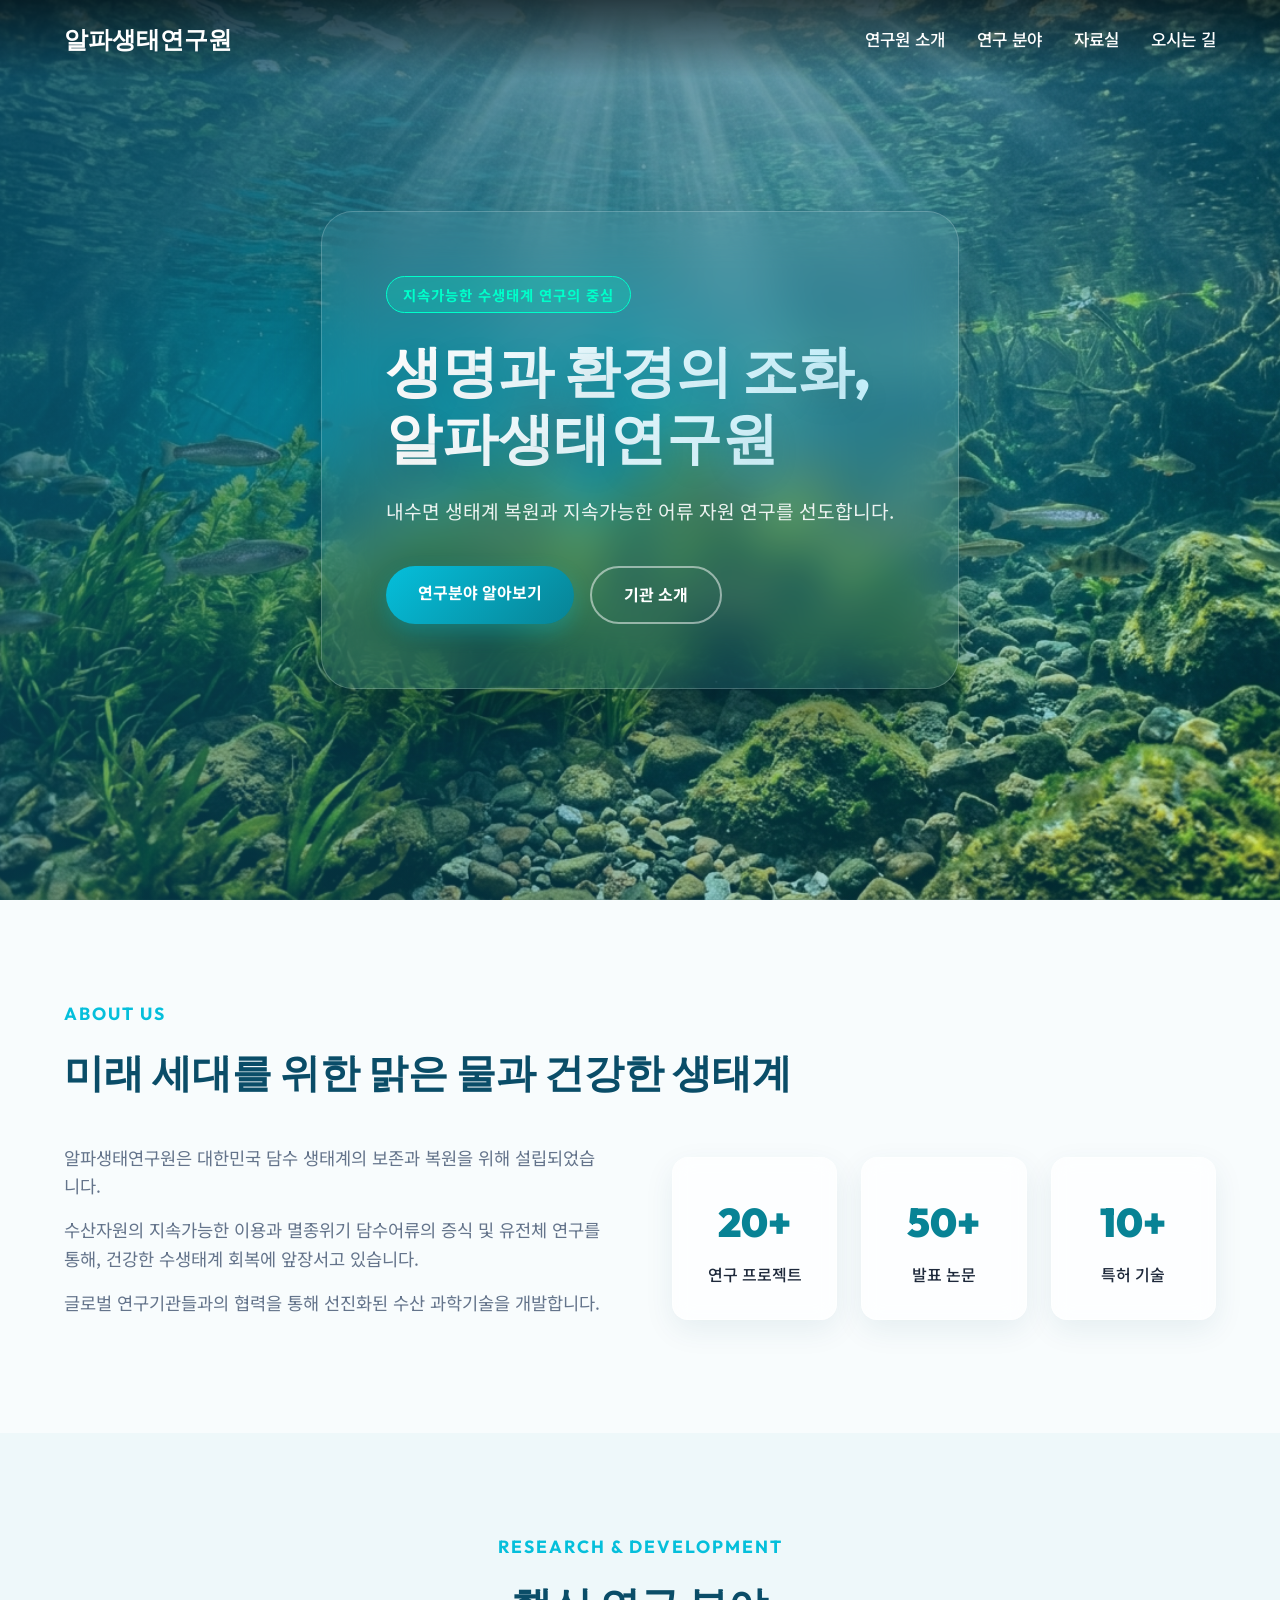
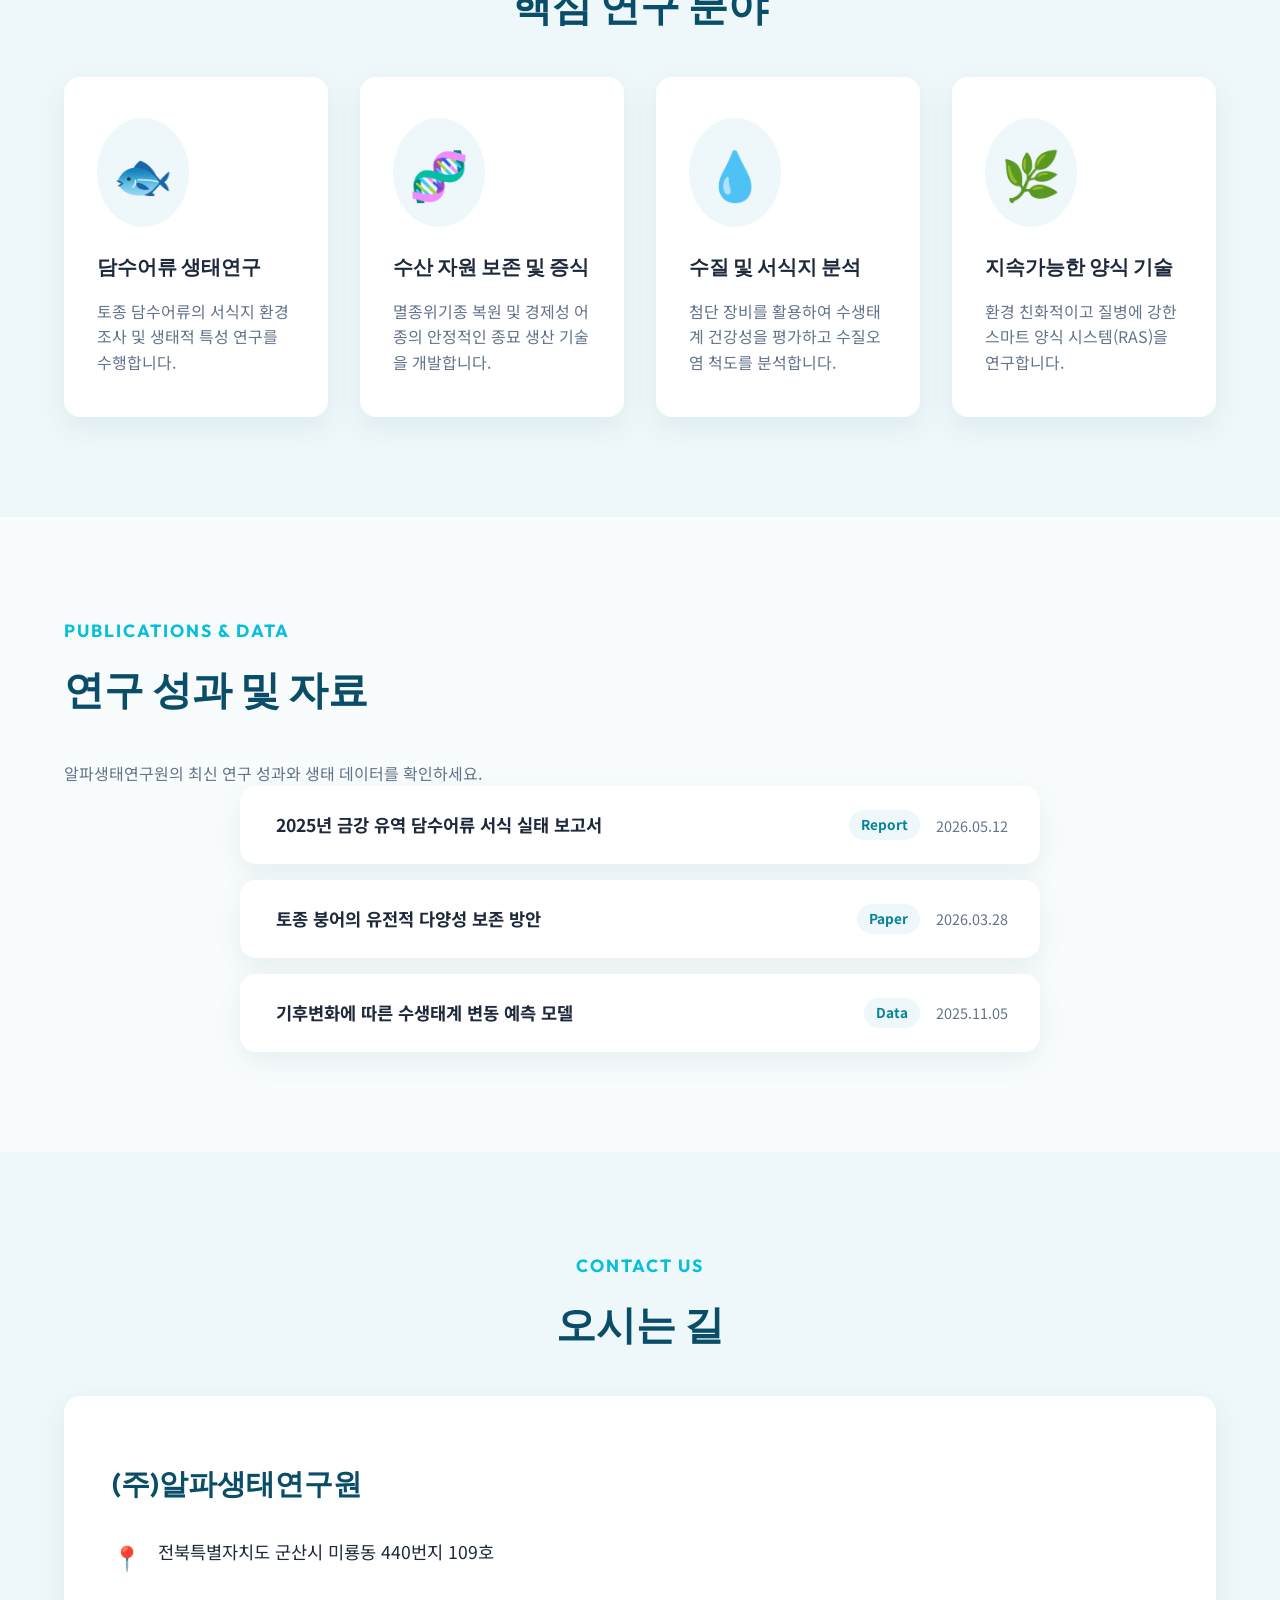
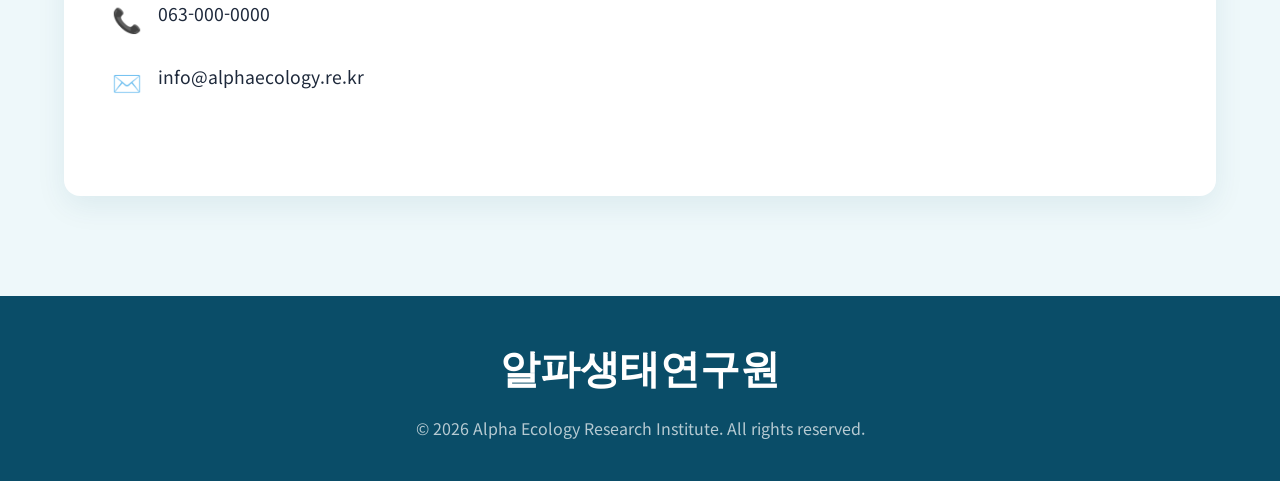
==== index.html @ 0be862ec "Add files via upload" ====
<!DOCTYPE html>
<html lang="ko">
<head>
    <meta charset="UTF-8">
    <meta name="viewport" content="width=device-width, initial-scale=1.0">
    <title>알파생태연구원 - Alpha Ecology Research Institute</title>
    <meta name="description" content="대한민국 담수 생태계 복원과 수산자원의 지속가능한 이용을 연구하는 알파생태연구원입니다.">
    <!-- Google Fonts -->
    <link rel="preconnect" href="https://fonts.googleapis.com">
    <link rel="preconnect" href="https://fonts.gstatic.com" crossorigin>
    <link href="https://fonts.googleapis.com/css2?family=Noto+Sans+KR:wght@300;400;500;700;900&family=Outfit:wght@400;700&display=swap" rel="stylesheet">
    <!-- Custom CSS -->
    <link rel="stylesheet" href="css/style.css">
</head>
<body>
    <!-- Navbar -->
    <header class="navbar" id="navbar">
        <div class="container nav-container">
            <a href="#" class="logo" id="logo-text">알파생태연구원</a>
            <nav>
                <ul class="nav-links" id="nav-links">
                    <!-- JS will populate this -->
                </ul>
            </nav>
            <div class="hamburger">
                <span></span>
                <span></span>
                <span></span>
            </div>
        </div>
    </header>

    <!-- Hero Section -->
    <section class="hero" id="home">
        <div class="hero-overlay"></div>
        <div class="container">
            <div class="hero-content">
                <div class="hero-glass-card fade-up">
                    <span class="hero-badge">지속가능한 수생태계 연구의 중심</span>
                    <h1 id="hero-title">생명과 환경의 조화<br>알파생태연구원</h1>
                    <p class="delay-1" id="hero-subtitle">내수면 생태계 복원과 지속가능한 어류 자원 연구를 선도합니다.</p>
                    <div class="hero-actions delay-2">
                        <a href="#research" class="btn primary-btn" id="hero-btn">연구분야 알아보기</a>
                        <a href="#about" class="btn outline-btn">기관 소개</a>
                    </div>
                </div>
            </div>
        </div>
    </section>

    <!-- About Section -->
    <section class="about section-padding" id="about">
        <div class="container">
            <div class="section-header fade-up">
                <span class="sub-heading" id="about-title">About Us</span>
                <h2 id="about-heading">미래 세대를 위한 맑은 물과 건강한 생태계</h2>
            </div>
            <div class="about-content">
                <div class="about-text fade-up delay-1" id="about-desc">
                    <!-- JS will populate -->
                </div>
                <div class="about-stats fade-up delay-2" id="about-stats">
                    <!-- JS will populate -->
                </div>
            </div>
        </div>
    </section>

    <!-- Research Section -->
    <section class="research section-padding bg-alt" id="research">
        <div class="container">
            <div class="section-header fade-up text-center">
                <span class="sub-heading" id="research-title">Research & Development</span>
                <h2>핵심 연구 분야</h2>
            </div>
            <div class="research-grid" id="research-grid">
                <!-- JS will populate -->
            </div>
        </div>
    </section>

    <!-- Resources Section -->
    <section class="resources section-padding" id="resources">
        <div class="container">
            <div class="section-header fade-up">
                <span class="sub-heading" id="resources-title">Publications & Data</span>
                <h2>연구 성과 및 자료</h2>
                <p id="resources-desc" class="mt-2 text-muted">최신 연구 성과와 데이터를 확인하세요.</p>
            </div>
            <div class="resource-list fade-up delay-1" id="resource-list">
                <!-- JS will populate -->
            </div>
        </div>
    </section>

    <!-- Contact Section -->
    <section class="contact section-padding bg-alt" id="contact">
        <div class="container">
            <div class="section-header fade-up text-center">
                <span class="sub-heading" id="contact-title">Contact Us</span>
                <h2>오시는 길</h2>
            </div>
            <div class="contact-wrapper fade-up delay-1">
                <div class="contact-info">
                    <h3 id="contact-company">(주)알파생태연구원</h3>
                    <ul class="contact-details">
                        <li>
                            <i class="icon-location">📍</i>
                            <span id="contact-address">전북 군산시</span>
                        </li>
                        <li>
                            <i class="icon-phone">📞</i>
                            <span id="contact-phone">063-000-0000</span>
                        </li>
                        <li>
                            <i class="icon-email">✉️</i>
                            <span id="contact-email">info@test.com</span>
                        </li>
                    </ul>
                </div>
                <div class="contact-map">
                    <!-- Iframe for Google Maps will be inserted here by JS -->
                    <div class="map-placeholder" id="map-container">
                        지도 로딩 중...
                    </div>
                </div>
            </div>
        </div>
    </section>

    <!-- Footer -->
    <footer class="footer">
        <div class="container text-center">
            <h2 class="footer-logo">알파생태연구원</h2>
            <p id="footer-copyright">© 2026 Alpha Ecology Research Institute.</p>
        </div>
    </footer>

    <!-- Scripts -->
    <script src="js/data.js"></script>
    <script src="js/app.js"></script>
</body>
</html>
---- css/style.css ----
:root {
    /* Color Palette */
    --color-primary: #0a4d68; /* Deep Aquatic Blue */
    --color-primary-light: #088395;
    --color-secondary: #05bfdb;
    --color-accent: #00ffca; /* Eco Green Accent */
    
    --color-bg: #f8fcfd;
    --color-bg-alt: #eef8fa;
    --color-surface: #ffffff;
    
    --color-text-main: #1e293b;
    --color-text-muted: #64748b;
    --color-white: #ffffff;
    
    /* Typography */
    --font-heading: 'Outfit', sans-serif;
    --font-body: 'Noto Sans KR', sans-serif;
    
    /* Spacing & Layout */
    --transition: all 0.3s cubic-bezier(0.25, 0.8, 0.25, 1);
    --border-radius: 16px;
    --glass-bg: rgba(255, 255, 255, 0.7);
    --glass-border: rgba(255, 255, 255, 0.3);
    --shadow-soft: 0 10px 30px rgba(10, 77, 104, 0.08);
}

/* Dark Mode Preferences */
@media (prefers-color-scheme: dark) {
    :root {
        --color-bg: #03151f;
        --color-bg-alt: #051f2e;
        --color-surface: #0a2b3d;
        --color-text-main: #f1f5f9;
        --color-text-muted: #94a3b8;
        --glass-bg: rgba(10, 43, 61, 0.7);
        --glass-border: rgba(255, 255, 255, 0.1);
        --shadow-soft: 0 10px 30px rgba(0, 0, 0, 0.3);
    }
}

* {
    margin: 0;
    padding: 0;
    box-sizing: border-box;
}

html {
    scroll-behavior: smooth;
}

body {
    font-family: var(--font-body);
    color: var(--color-text-main);
    background-color: var(--color-bg);
    line-height: 1.6;
    overflow-x: hidden;
}

h1, h2, h3, h4, .logo, .sub-heading {
    font-family: var(--font-heading);
}

a {
    text-decoration: none;
    color: inherit;
    transition: var(--transition);
}

ul {
    list-style: none;
}

.container {
    max-width: 1200px;
    margin: 0 auto;
    padding: 0 24px;
}

.section-padding {
    padding: 100px 0;
}

.text-center {
    text-align: center;
}

.mt-2 {
    margin-top: 16px;
}

.text-muted {
    color: var(--color-text-muted);
}

/* Typography elements */
.sub-heading {
    display: block;
    color: var(--color-secondary);
    font-weight: 700;
    font-size: 1.1rem;
    letter-spacing: 2px;
    text-transform: uppercase;
    margin-bottom: 12px;
}

h2 {
    font-size: 2.5rem;
    font-weight: 700;
    margin-bottom: 40px;
    color: var(--color-primary);
}

@media (prefers-color-scheme: dark) {
    h2 {
        color: var(--color-secondary);
    }
}

/* Buttons */
.btn {
    display: inline-block;
    padding: 14px 32px;
    border-radius: 30px;
    font-weight: 700;
    cursor: pointer;
    text-align: center;
}

.primary-btn {
    background: linear-gradient(135deg, var(--color-secondary), var(--color-primary-light));
    color: var(--color-white);
    box-shadow: 0 8px 20px rgba(5, 191, 219, 0.3);
}

.primary-btn:hover {
    transform: translateY(-3px);
    box-shadow: 0 12px 25px rgba(5, 191, 219, 0.4);
}

.outline-btn {
    border: 2px solid rgba(255, 255, 255, 0.5);
    color: var(--color-white);
    background: transparent;
}

.outline-btn:hover {
    background: rgba(255, 255, 255, 0.1);
    border-color: var(--color-white);
    transform: translateY(-3px);
}

/* Navbar */
.navbar {
    position: fixed;
    top: 0;
    left: 0;
    width: 100%;
    z-index: 1000;
    padding: 20px 0;
    transition: var(--transition);
    background: linear-gradient(to bottom, rgba(0,0,0,0.6) 0%, rgba(0,0,0,0) 100%);
}

.navbar.scrolled {
    padding: 12px 0;
    background: var(--glass-bg);
    backdrop-filter: blur(12px);
    -webkit-backdrop-filter: blur(12px);
    border-bottom: 1px solid var(--glass-border);
    box-shadow: 0 4px 20px rgba(0,0,0,0.05);
}

.nav-container {
    display: flex;
    justify-content: space-between;
    align-items: center;
}

.logo {
    font-size: 1.5rem;
    font-weight: 900;
    color: var(--color-primary);
    text-shadow: 0 2px 4px rgba(0,0,0,0.1);
}

.navbar.scrolled .logo,
.navbar:not(.scrolled) .logo {
    color: var(--color-white); /* Assuming dark hero */
}
@media (prefers-color-scheme: dark) {
    .navbar.scrolled .logo { color: var(--color-white); }
}

.nav-links {
    display: flex;
    gap: 32px;
}

.nav-links li a {
    color: var(--color-white);
    font-weight: 500;
    font-size: 1.05rem;
    position: relative;
}

.nav-links li a::after {
    content: '';
    position: absolute;
    bottom: -4px;
    left: 0;
    width: 0%;
    height: 2px;
    background: var(--color-accent);
    transition: var(--transition);
}

.nav-links li a:hover::after {
    width: 100%;
}

.hamburger {
    display: none;
    flex-direction: column;
    gap: 6px;
    cursor: pointer;
}

.hamburger span {
    width: 30px;
    height: 3px;
    background: var(--color-white);
    transition: var(--transition);
}

/* Hero Section */
.hero {
    height: 100vh;
    min-height: 600px;
    background: url('../assets/hero_bg.jpg') no-repeat center center/cover;
    position: relative;
    display: flex;
    align-items: center;
    background-color: var(--color-primary); /* Fallback */
}

.hero-overlay {
    position: absolute;
    top: 0; left: 0; width: 100%; height: 100%;
    background: linear-gradient(135deg, rgba(10, 77, 104, 0.8) 0%, rgba(5, 191, 219, 0.2) 100%);
}

.hero-content {
    position: relative;
    z-index: 10;
    width: 100%;
}

.hero-glass-card {
    background: rgba(255, 255, 255, 0.05);
    backdrop-filter: blur(24px);
    -webkit-backdrop-filter: blur(24px);
    border: 1px solid rgba(255, 255, 255, 0.2);
    padding: 64px;
    border-radius: 32px;
    max-width: 650px;
    box-shadow: 0 30px 60px rgba(0,0,0,0.3);
    color: var(--color-white);
}

.hero-badge {
    display: inline-block;
    padding: 6px 16px;
    background: rgba(0, 255, 202, 0.2);
    border: 1px solid var(--color-accent);
    color: var(--color-accent);
    border-radius: 30px;
    font-size: 0.9rem;
    font-weight: 700;
    margin-bottom: 24px;
    letter-spacing: 1px;
}

.hero h1 {
    font-size: 3.5rem;
    line-height: 1.2;
    margin-bottom: 24px;
    font-weight: 900;
    background: linear-gradient(to right, #ffffff, #c2f0fc);
    -webkit-background-clip: text;
    -webkit-text-fill-color: transparent;
    text-shadow: 0 10px 30px rgba(0,0,0,0.1);
}

.hero p {
    font-size: 1.2rem;
    margin-bottom: 40px;
    color: rgba(255, 255, 255, 0.9);
    line-height: 1.6;
}

.hero-actions {
    display: flex;
    gap: 16px;
}

/* About Section */
.about-content {
    display: grid;
    grid-template-columns: 1fr 1fr;
    gap: 64px;
    align-items: center;
}

.about-text p {
    margin-bottom: 16px;
    font-size: 1.1rem;
    color: var(--color-text-muted);
}

.about-stats {
    display: grid;
    grid-template-columns: repeat(auto-fit, minmax(140px, 1fr));
    gap: 24px;
}

.stat-card {
    background: var(--glass-bg);
    border: 1px solid var(--glass-border);
    backdrop-filter: blur(10px);
    padding: 32px 24px;
    border-radius: var(--border-radius);
    text-align: center;
    box-shadow: var(--shadow-soft);
    transition: var(--transition);
}

.stat-card:hover {
    transform: translateY(-10px);
    border-color: var(--color-secondary);
}

.stat-num {
    display: block;
    font-size: 2.5rem;
    font-weight: 900;
    color: var(--color-primary-light);
    margin-bottom: 8px;
    font-family: var(--font-heading);
}

.stat-label {
    font-weight: 500;
    color: var(--color-text-main);
}

/* Background alt */
.bg-alt {
    background-color: var(--color-bg-alt);
}

/* Research Section */
.research-grid {
    display: grid;
    grid-template-columns: repeat(auto-fit, minmax(250px, 1fr));
    gap: 32px;
}

.research-card {
    background: var(--color-surface);
    padding: 40px 32px;
    border-radius: var(--border-radius);
    box-shadow: var(--shadow-soft);
    transition: var(--transition);
    border: 1px solid transparent;
}

.research-card:hover {
    transform: translateY(-10px);
    border-color: var(--color-accent);
    box-shadow: 0 20px 40px rgba(0, 255, 202, 0.1);
}

.research-icon {
    font-size: 3rem;
    margin-bottom: 24px;
    display: inline-block;
    padding: 16px;
    background: var(--color-bg-alt);
    border-radius: 50%;
}

.research-card h3 {
    font-size: 1.25rem;
    margin-bottom: 16px;
    color: var(--color-text-main);
}

.research-card p {
    color: var(--color-text-muted);
}

/* Resources Section */
.resource-list {
    max-width: 800px;
    margin: 0 auto;
    display: flex;
    flex-direction: column;
    gap: 16px;
}

.resource-item {
    display: flex;
    justify-content: space-between;
    align-items: center;
    background: var(--color-surface);
    padding: 24px 32px;
    border-radius: var(--border-radius);
    box-shadow: var(--shadow-soft);
    transition: var(--transition);
    cursor: pointer;
    border-left: 4px solid transparent;
}

.resource-item:hover {
    transform: translateX(10px);
    border-left-color: var(--color-secondary);
}

.resource-title {
    font-weight: 700;
    font-size: 1.1rem;
    color: var(--color-text-main);
}

.resource-meta {
    display: flex;
    gap: 16px;
    align-items: center;
}

.resource-type {
    background: var(--color-bg-alt);
    color: var(--color-primary-light);
    padding: 4px 12px;
    border-radius: 20px;
    font-size: 0.85rem;
    font-weight: 700;
}

.resource-date {
    color: var(--color-text-muted);
    font-size: 0.9rem;
}

/* Contact Section */
.contact-wrapper {
    display: grid;
    grid-template-columns: 1fr 1fr;
    gap: 48px;
    background: var(--color-surface);
    border-radius: var(--border-radius);
    overflow: hidden;
    box-shadow: var(--shadow-soft);
}

.contact-info {
    padding: 64px 48px;
}

.contact-info h3 {
    font-size: 1.8rem;
    margin-bottom: 32px;
    color: var(--color-primary);
}

@media (prefers-color-scheme: dark) {
    .contact-info h3 { color: var(--color-secondary); }
}

.contact-details {
    display: flex;
    flex-direction: column;
    gap: 24px;
}

.contact-details li {
    display: flex;
    align-items: flex-start;
    gap: 16px;
    font-size: 1.1rem;
}

.contact-details i {
    font-style: normal;
    font-size: 1.5rem;
}

.contact-map {
    width: 100%;
    height: 100%;
    min-height: 400px;
}

.map-placeholder iframe {
    width: 100%;
    height: 100%;
    border: none;
}

/* Footer */
.footer {
    background: var(--color-primary);
    color: rgba(255, 255, 255, 0.7);
    padding: 40px 0;
}

.footer-logo {
    color: var(--color-white);
    margin-bottom: 16px;
}

/* Animations */
.fade-up {
    opacity: 0;
    transform: translateY(30px);
    transition: opacity 0.8s ease-out, transform 0.8s ease-out;
}

.fade-up.visible {
    opacity: 1;
    transform: translateY(0);
}

.delay-1 { transition-delay: 0.1s; }
.delay-2 { transition-delay: 0.2s; }
.delay-3 { transition-delay: 0.3s; }

/* Responsive */
@media (max-width: 992px) {
    .hero h1 { font-size: 3rem; }
    .about-content, .contact-wrapper {
        grid-template-columns: 1fr;
    }
}

@media (max-width: 768px) {
    .navbar { padding: 16px 0; background: var(--glass-bg); backdrop-filter: blur(12px); -webkit-backdrop-filter: blur(12px); }
    .nav-links {
        position: absolute;
        top: 100%;
        left: 0;
        width: 100%;
        background: var(--color-surface);
        flex-direction: column;
        gap: 0;
        clip-path: circle(0% at 100% 0);
        transition: clip-path 0.5s ease-out;
    }
    
    .nav-links.active {
        clip-path: circle(150% at 100% 0);
    }
    
    .nav-links li {
        width: 100%;
        text-align: center;
    }
    
    .nav-links li a {
        display: block;
        padding: 20px;
        color: var(--color-text-main);
        border-bottom: 1px solid var(--color-bg-alt);
    }
    
    .hamburger { display: flex; }
    .navbar:not(.scrolled) .logo { color: var(--color-primary); }
    @media (prefers-color-scheme: dark) { .navbar:not(.scrolled) .logo { color: var(--color-white); } }
    
    .resource-item { flex-direction: column; align-items: flex-start; gap: 12px; }
}
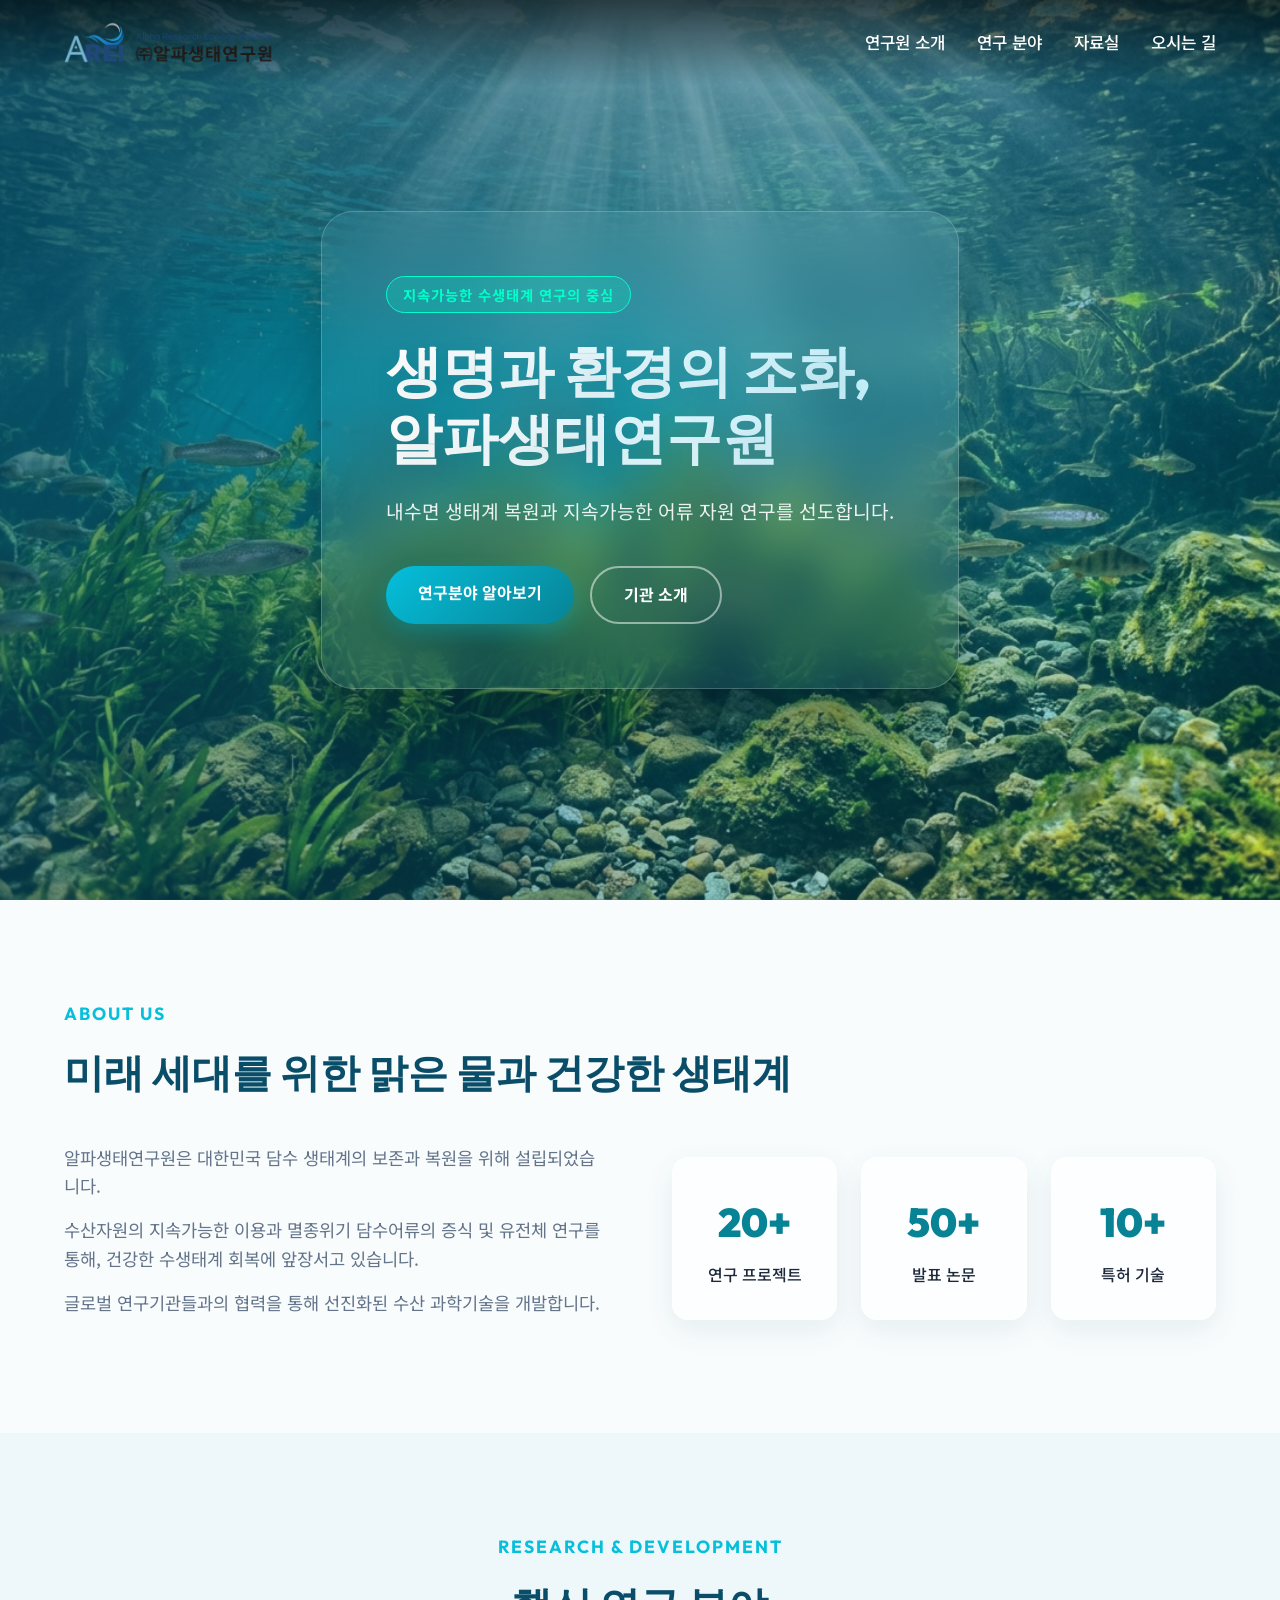
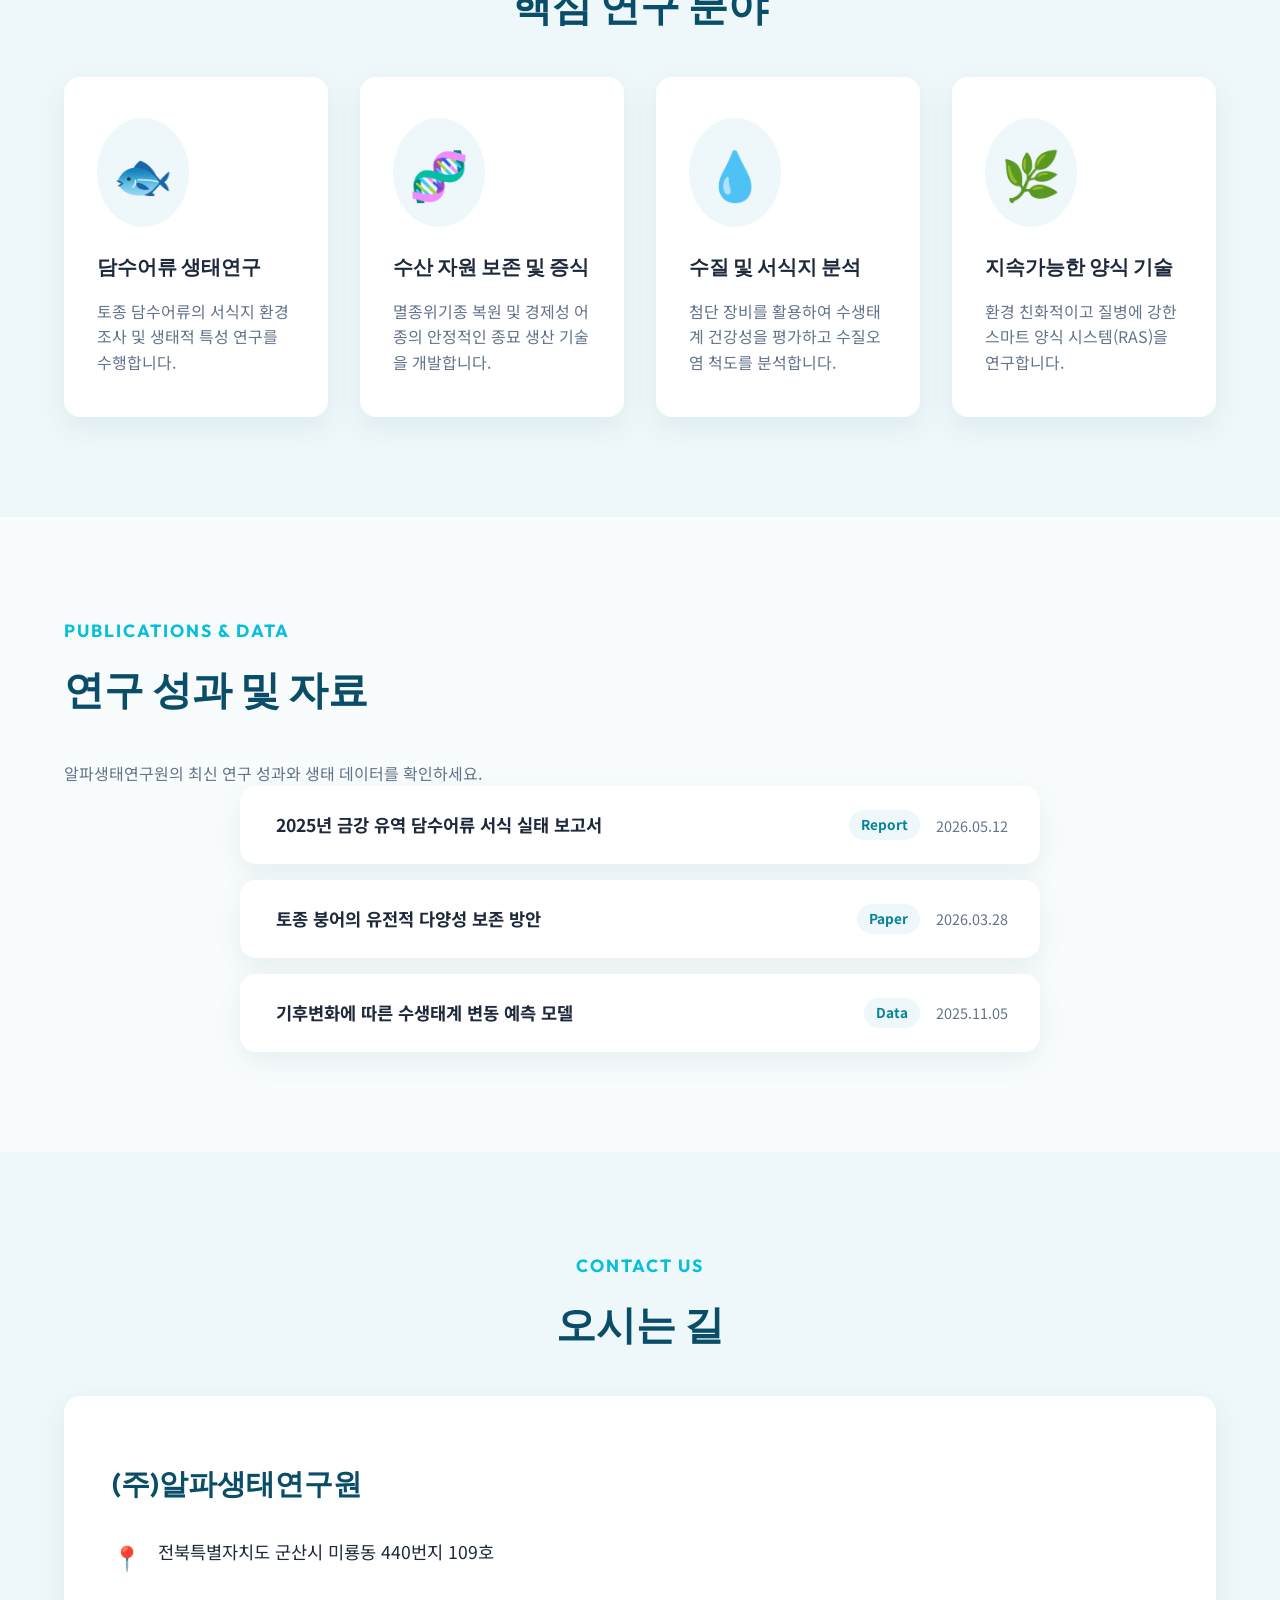
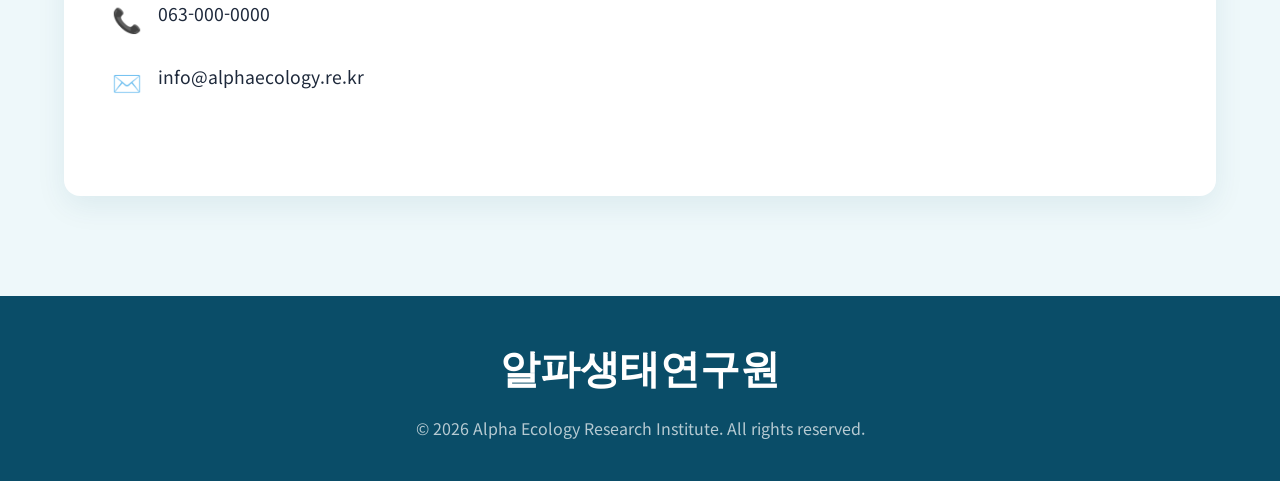
==== commit f4fd78c9: "3" ====
--- a/index.html
+++ b/index.html
@@ -16,7 +16,10 @@
     <!-- Navbar -->
     <header class="navbar" id="navbar">
         <div class="container nav-container">
-            <a href="#" class="logo" id="logo-text">알파생태연구원</a>
+            <a href="#" class="logo" id="logo-container">
+                <img id="logo-img" src="" alt="알파생태연구원 로고" style="display: none;">
+                <span id="logo-text">알파생태연구원</span>
+            </a>
             <nav>
                 <ul class="nav-links" id="nav-links">
                     <!-- JS will populate this -->
--- a/css/style.css
+++ b/css/style.css
@@ -182,6 +182,13 @@
     font-weight: 900;
     color: var(--color-primary);
     text-shadow: 0 2px 4px rgba(0,0,0,0.1);
+    display: flex;
+    align-items: center;
+}
+
+#logo-img {
+    max-height: 45px;
+    width: auto;
 }
 
 .navbar.scrolled .logo,
@@ -538,7 +545,8 @@
 
 /* Responsive */
 @media (max-width: 992px) {
-    .hero h1 { font-size: 3rem; }
+    .hero h1 { font-size: 2.8rem; }
+    .hero-glass-card { padding: 48px; max-width: 90%; }
     .about-content, .contact-wrapper {
         grid-template-columns: 1fr;
     }
@@ -578,5 +586,15 @@
     .navbar:not(.scrolled) .logo { color: var(--color-primary); }
     @media (prefers-color-scheme: dark) { .navbar:not(.scrolled) .logo { color: var(--color-white); } }
     
+    .hero-glass-card { padding: 32px 24px; border-radius: 20px; }
+    .hero h1 { font-size: 2.2rem; }
+    .hero p { font-size: 1.05rem; margin-bottom: 24px; }
+    .hero-actions { flex-direction: column; width: 100%; }
+    .hero-actions .btn { width: 100%; text-align: center; }
+
     .resource-item { flex-direction: column; align-items: flex-start; gap: 12px; }
 }
+
+@media (max-width: 480px) {
+    .hero h1 { font-size: 1.8rem; }
+}
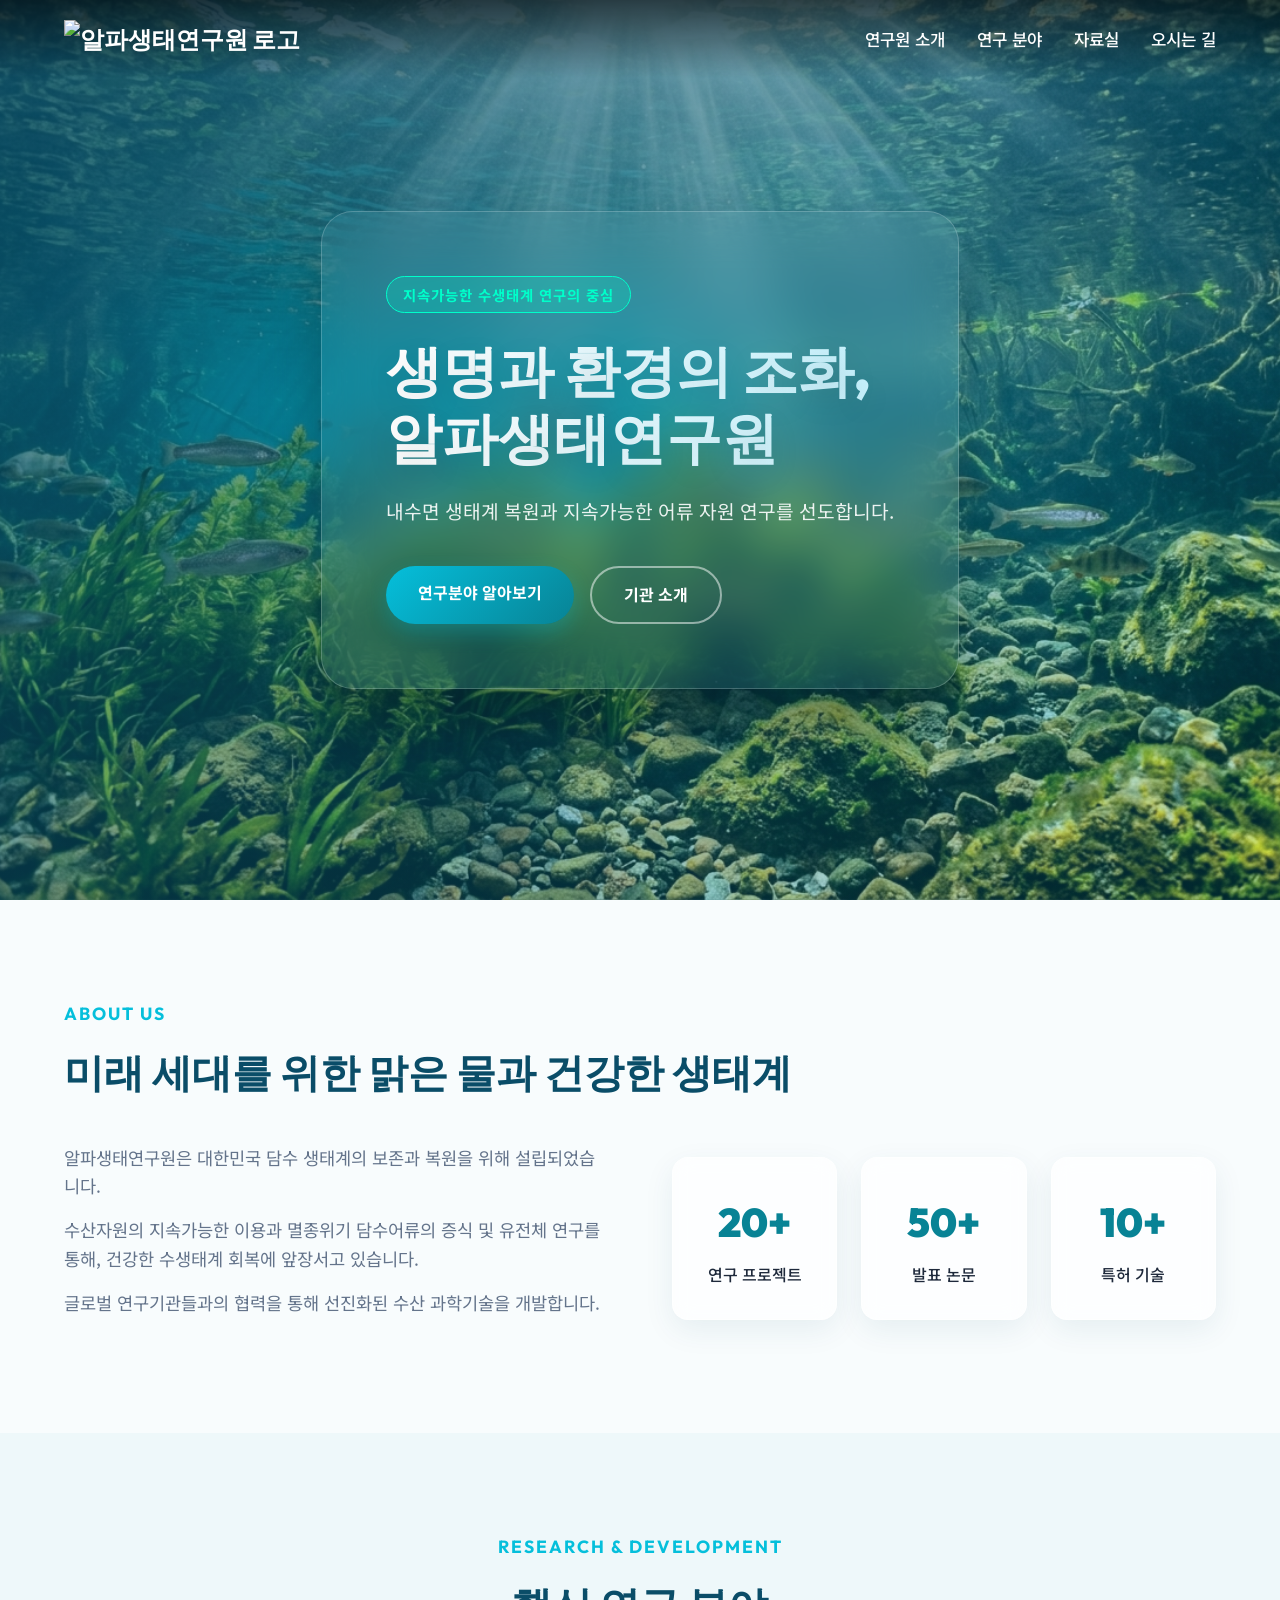
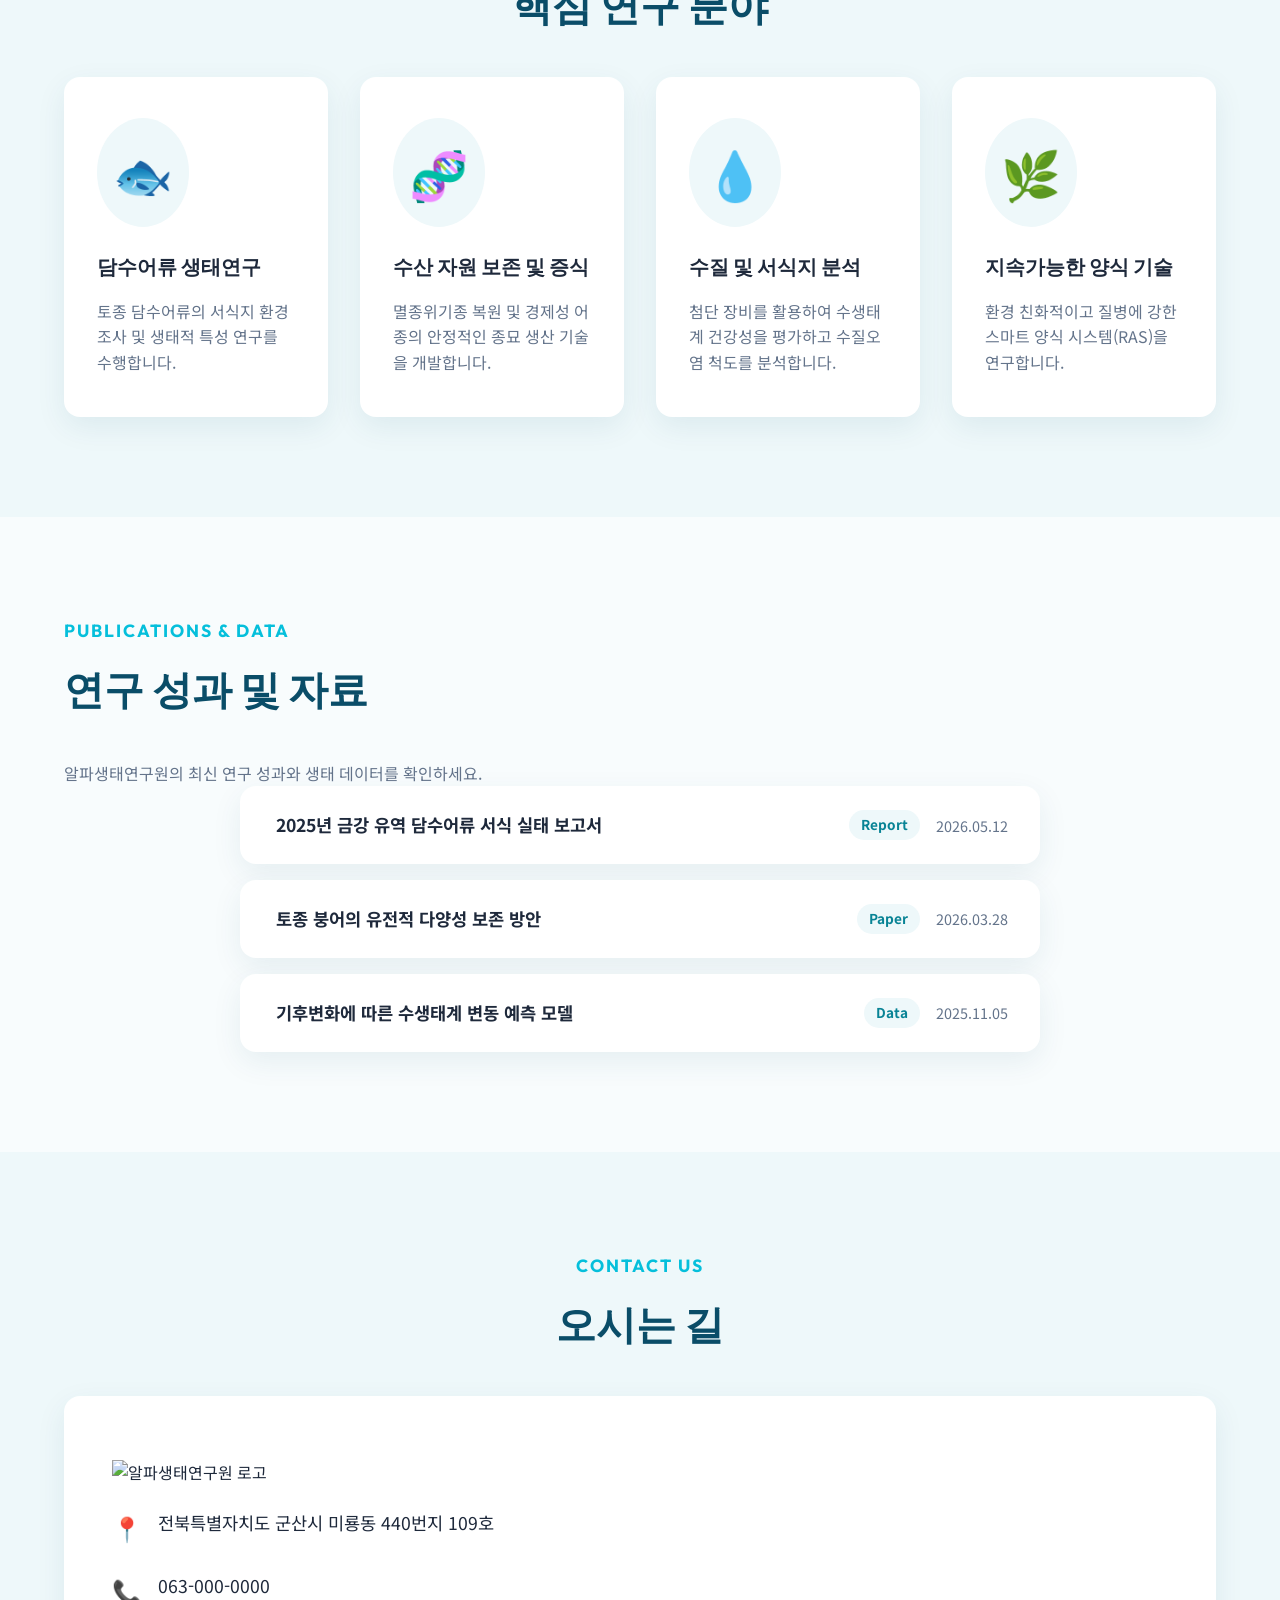
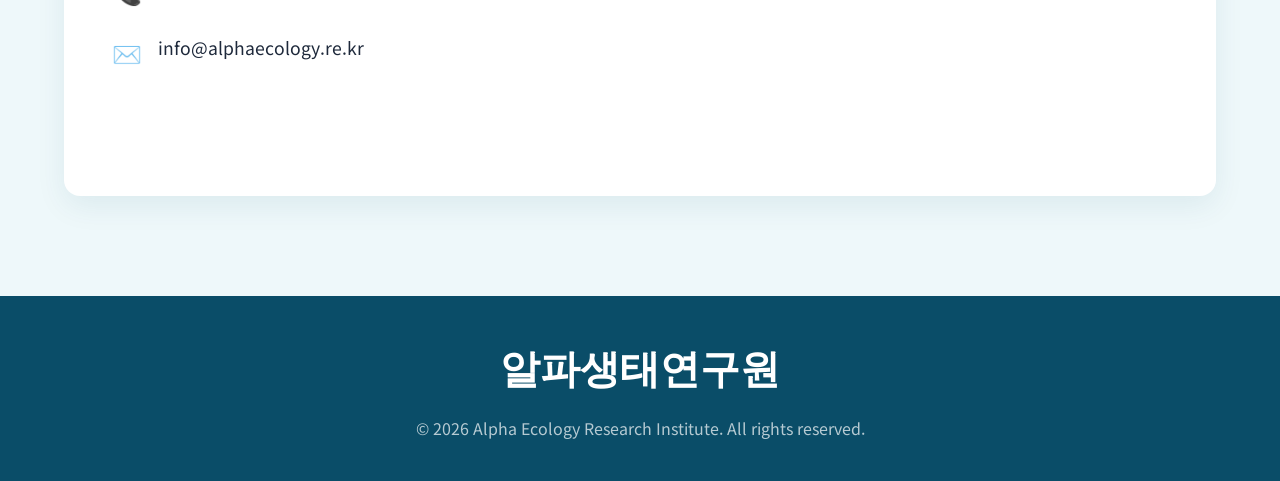
==== commit 3c237ed4: "4" ====
--- a/index.html
+++ b/index.html
@@ -105,6 +105,7 @@
             </div>
             <div class="contact-wrapper fade-up delay-1">
                 <div class="contact-info">
+                    <img id="contact-logo" src="" alt="알파생태연구원 로고" style="display: none; max-width: 250px; margin-bottom: 24px;">
                     <h3 id="contact-company">(주)알파생태연구원</h3>
                     <ul class="contact-details">
                         <li>
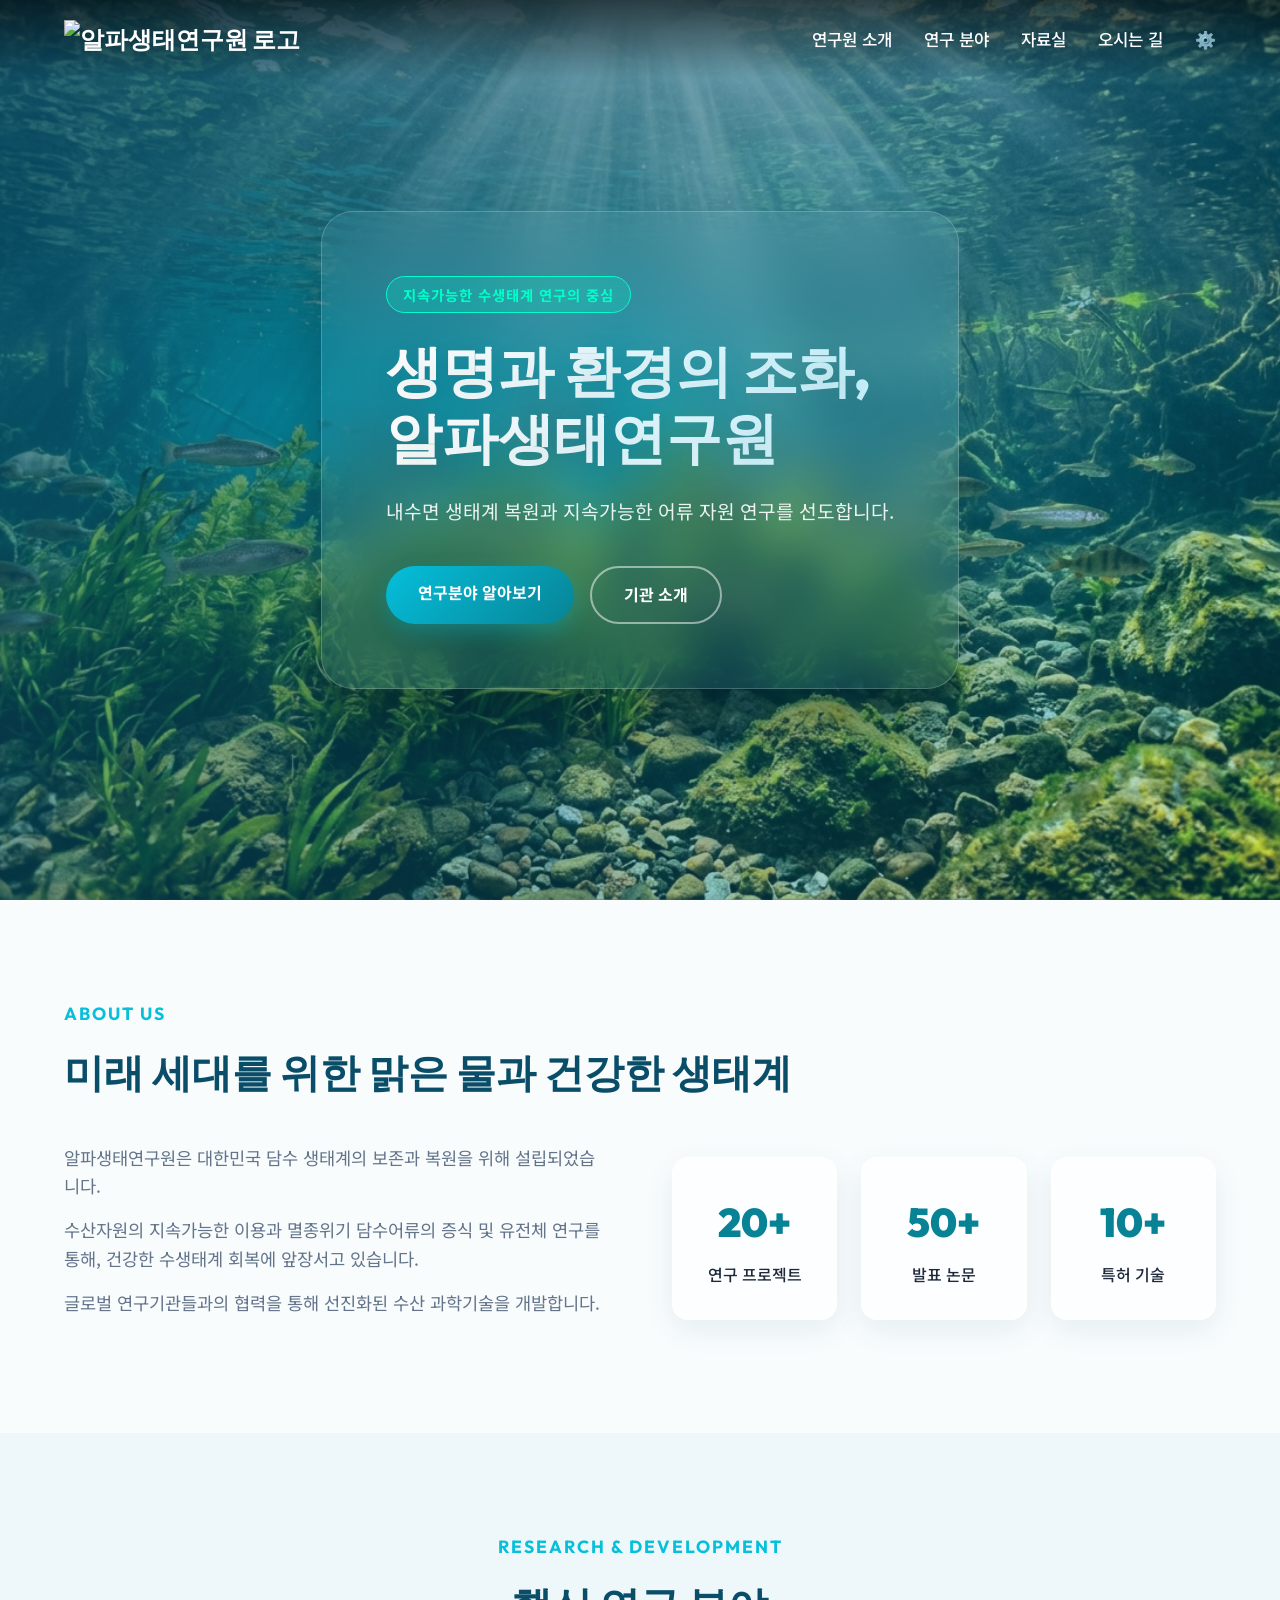
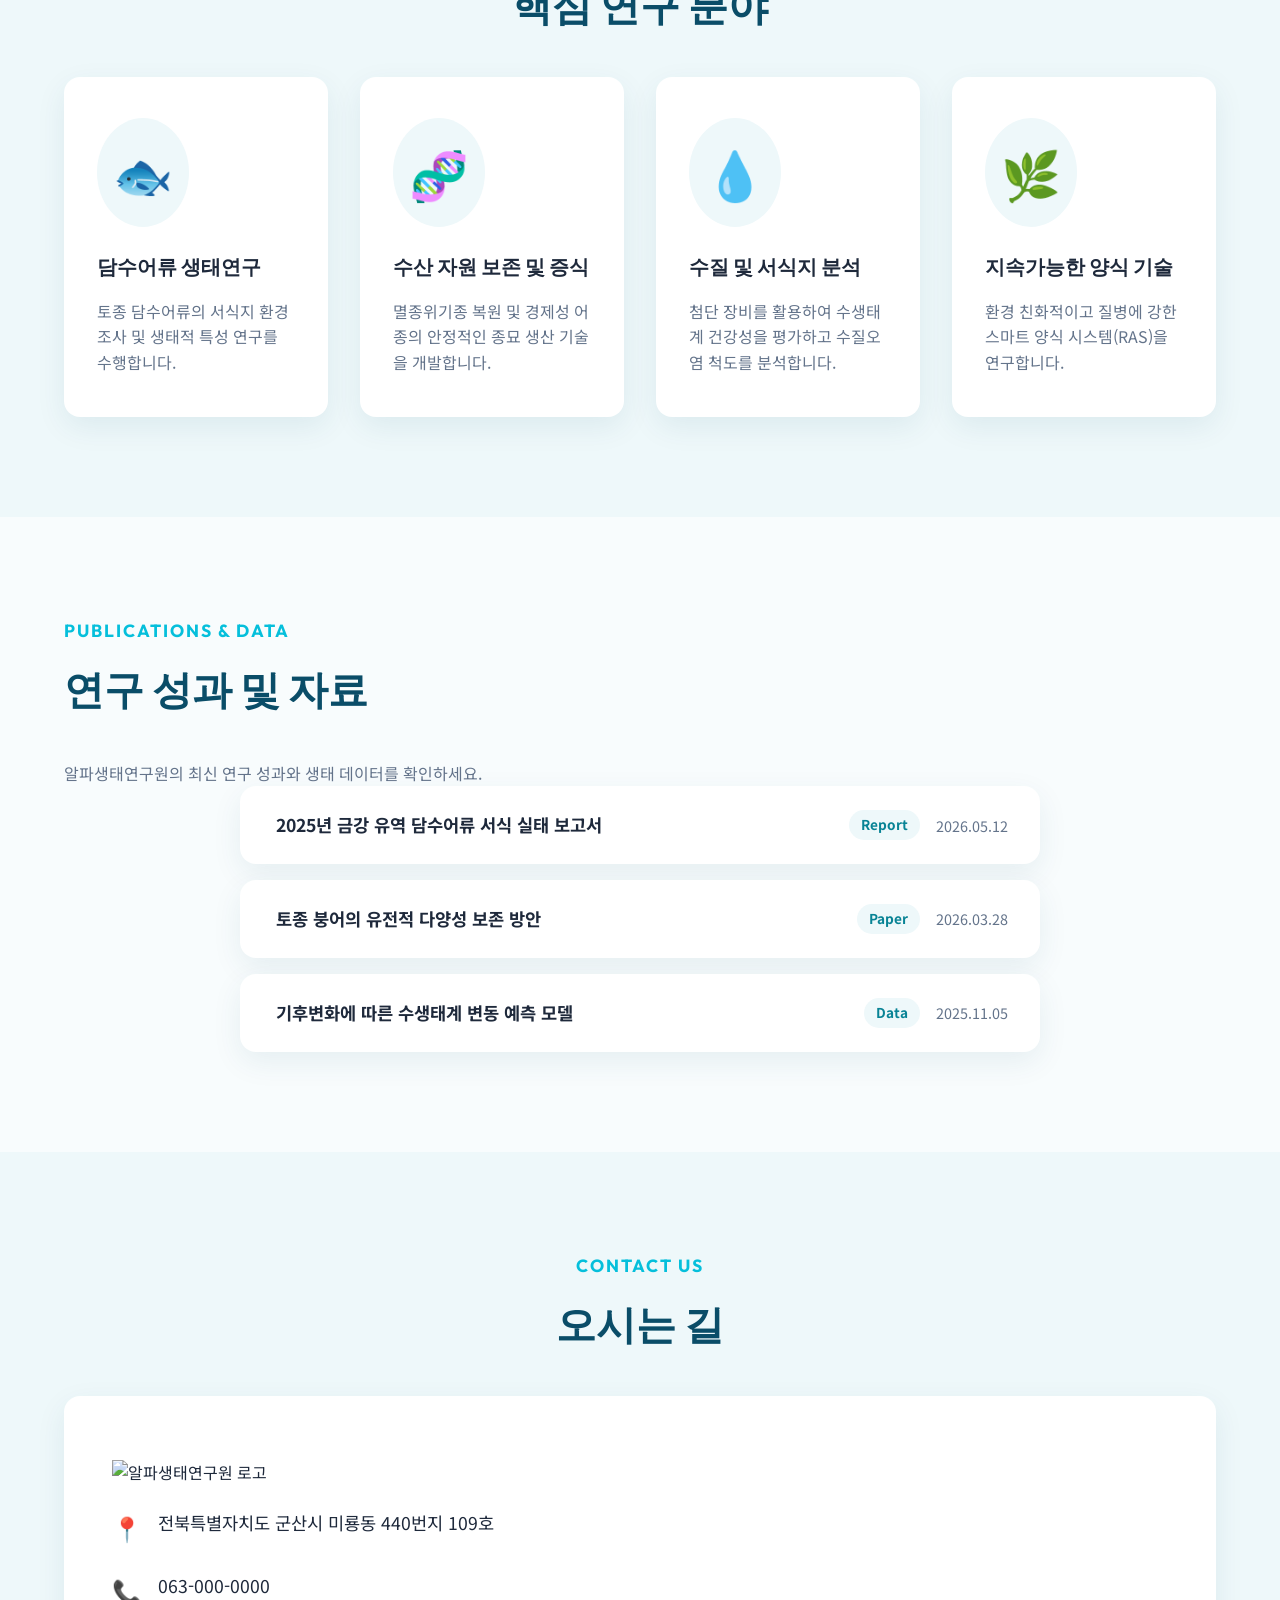
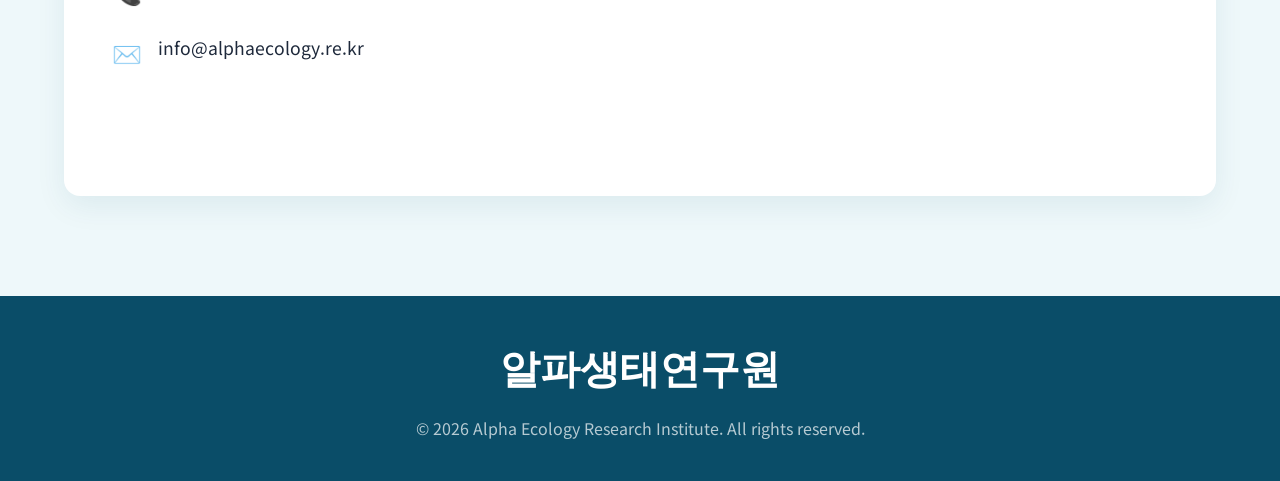
==== commit 3bfb4d98: "6" ====
--- a/index.html
+++ b/index.html
@@ -143,5 +143,16 @@
     <!-- Scripts -->
     <script src="js/data.js"></script>
     <script src="js/app.js"></script>
+    <script>
+        function openAdmin(e) {
+            e.preventDefault();
+            const pwd = prompt("관리자 비밀번호를 입력하세요:");
+            if (pwd === siteData.admin.password) {
+                window.location.href = 'admin.html';
+            } else if (pwd !== null) {
+                alert("비밀번호가 틀렸습니다.");
+            }
+        }
+    </script>
 </body>
 </html>
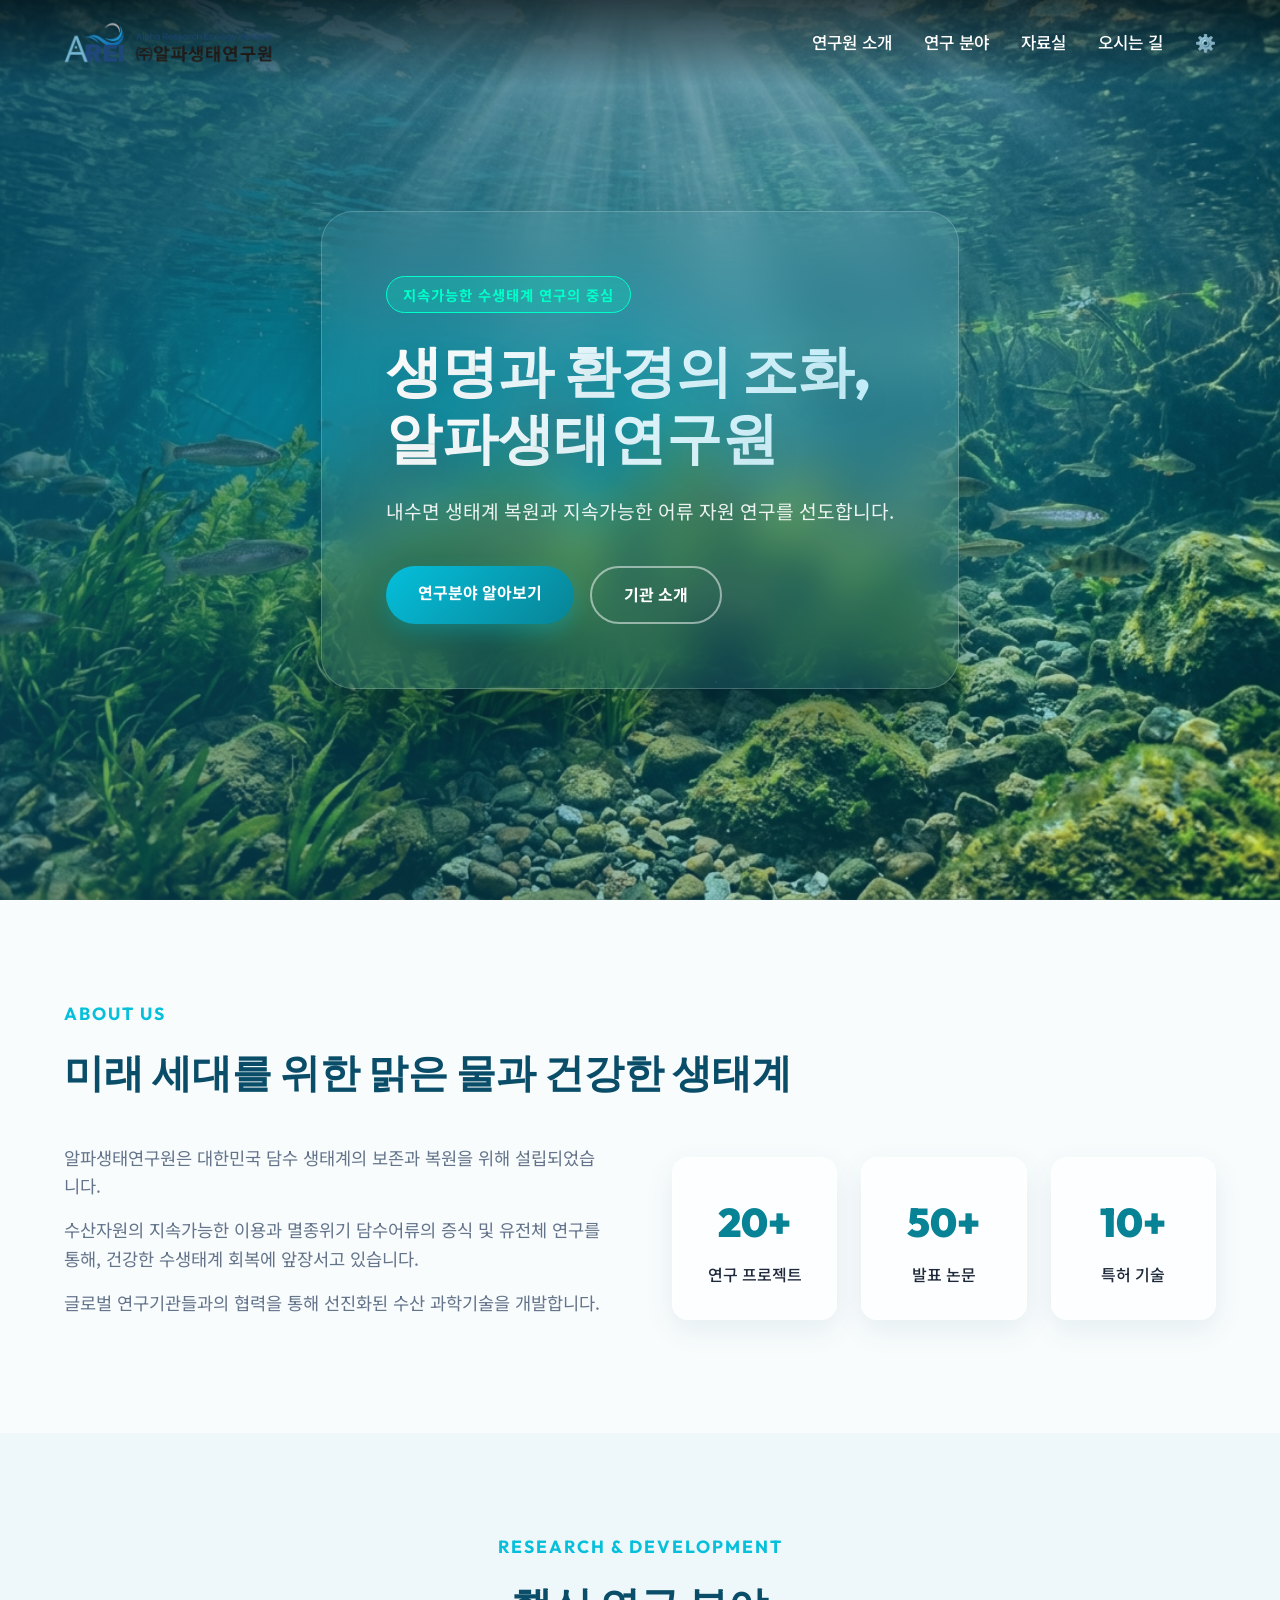
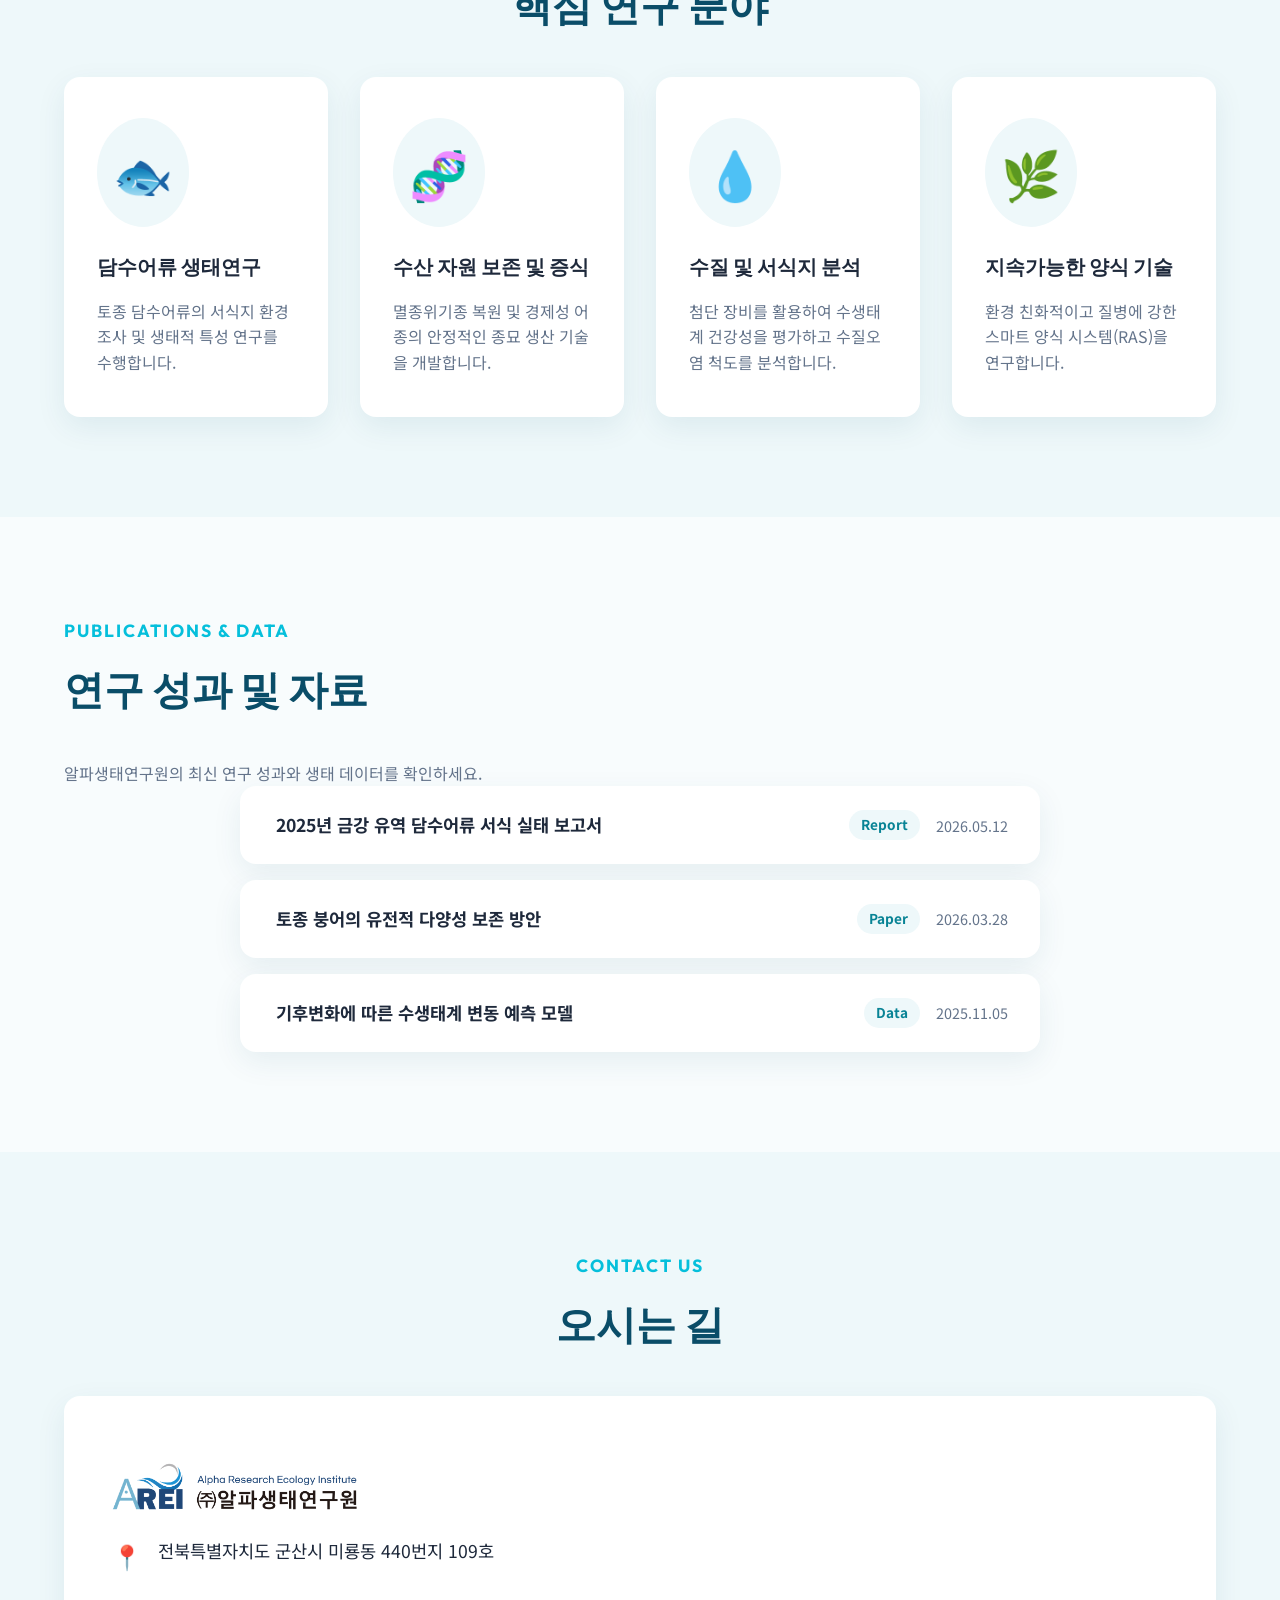
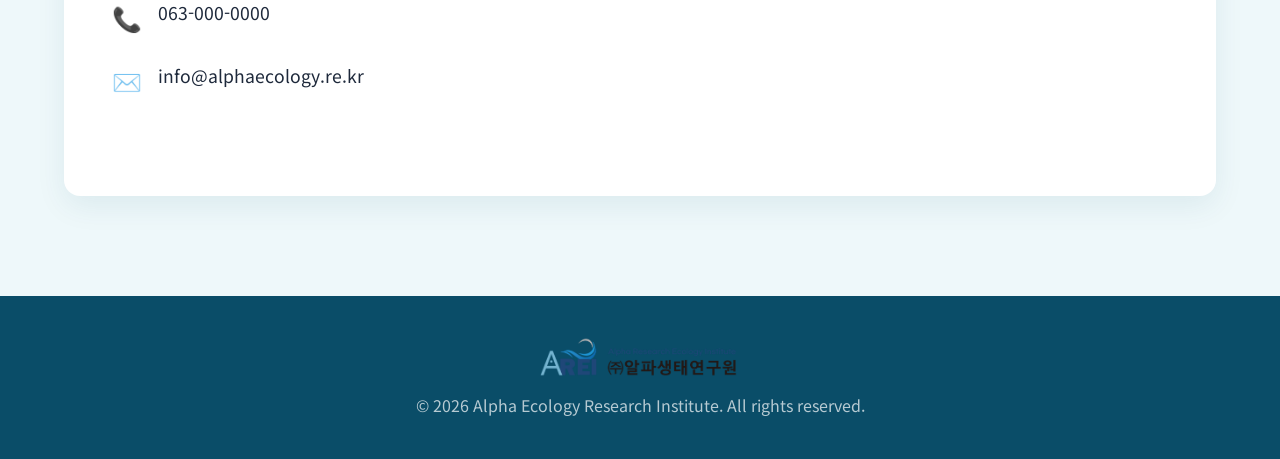
==== commit 6fd50f41: "7" ====
--- a/index.html
+++ b/index.html
@@ -135,7 +135,8 @@
     <!-- Footer -->
     <footer class="footer">
         <div class="container text-center">
-            <h2 class="footer-logo">알파생태연구원</h2>
+            <img id="footer-logo-img" src="" alt="알파생태연구원 로고" style="display: none; max-width: 200px; margin: 0 auto 15px auto;">
+            <h2 class="footer-logo" id="footer-logo-text">알파생태연구원</h2>
             <p id="footer-copyright">© 2026 Alpha Ecology Research Institute.</p>
         </div>
     </footer>
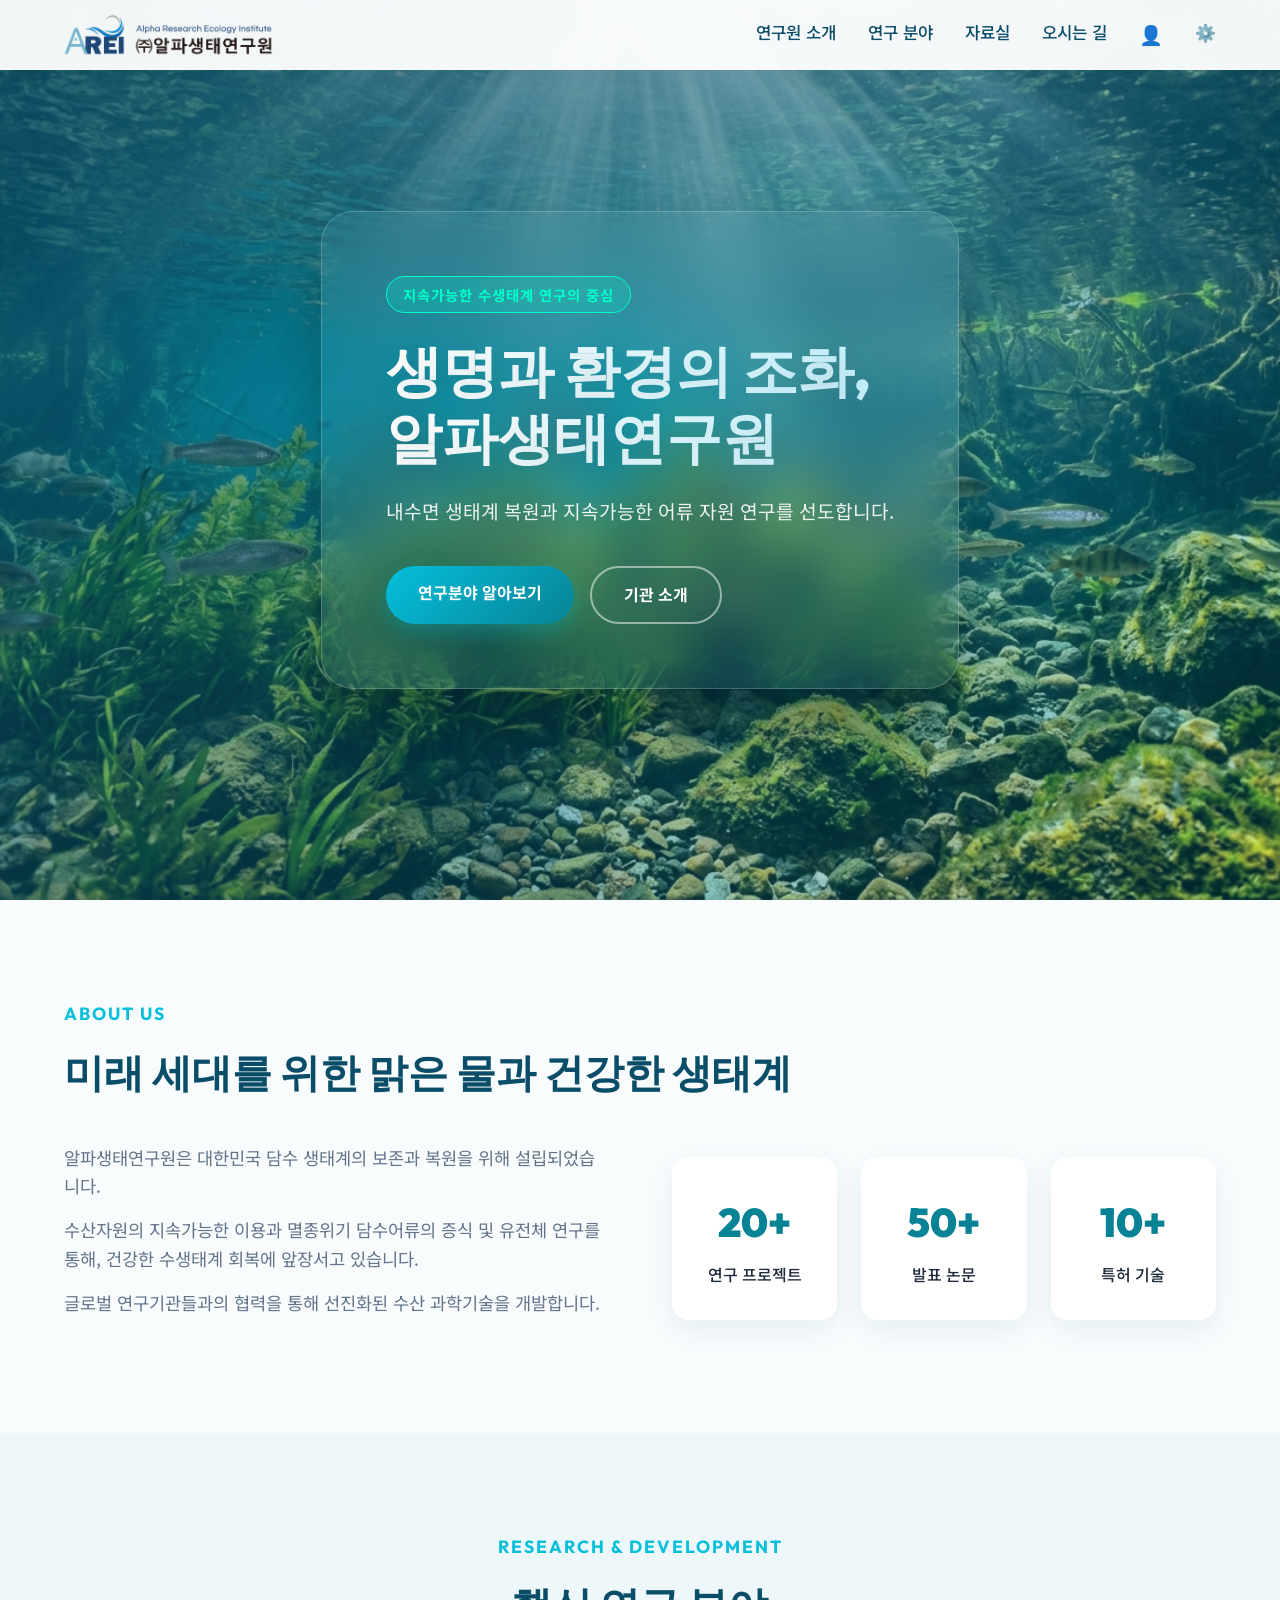
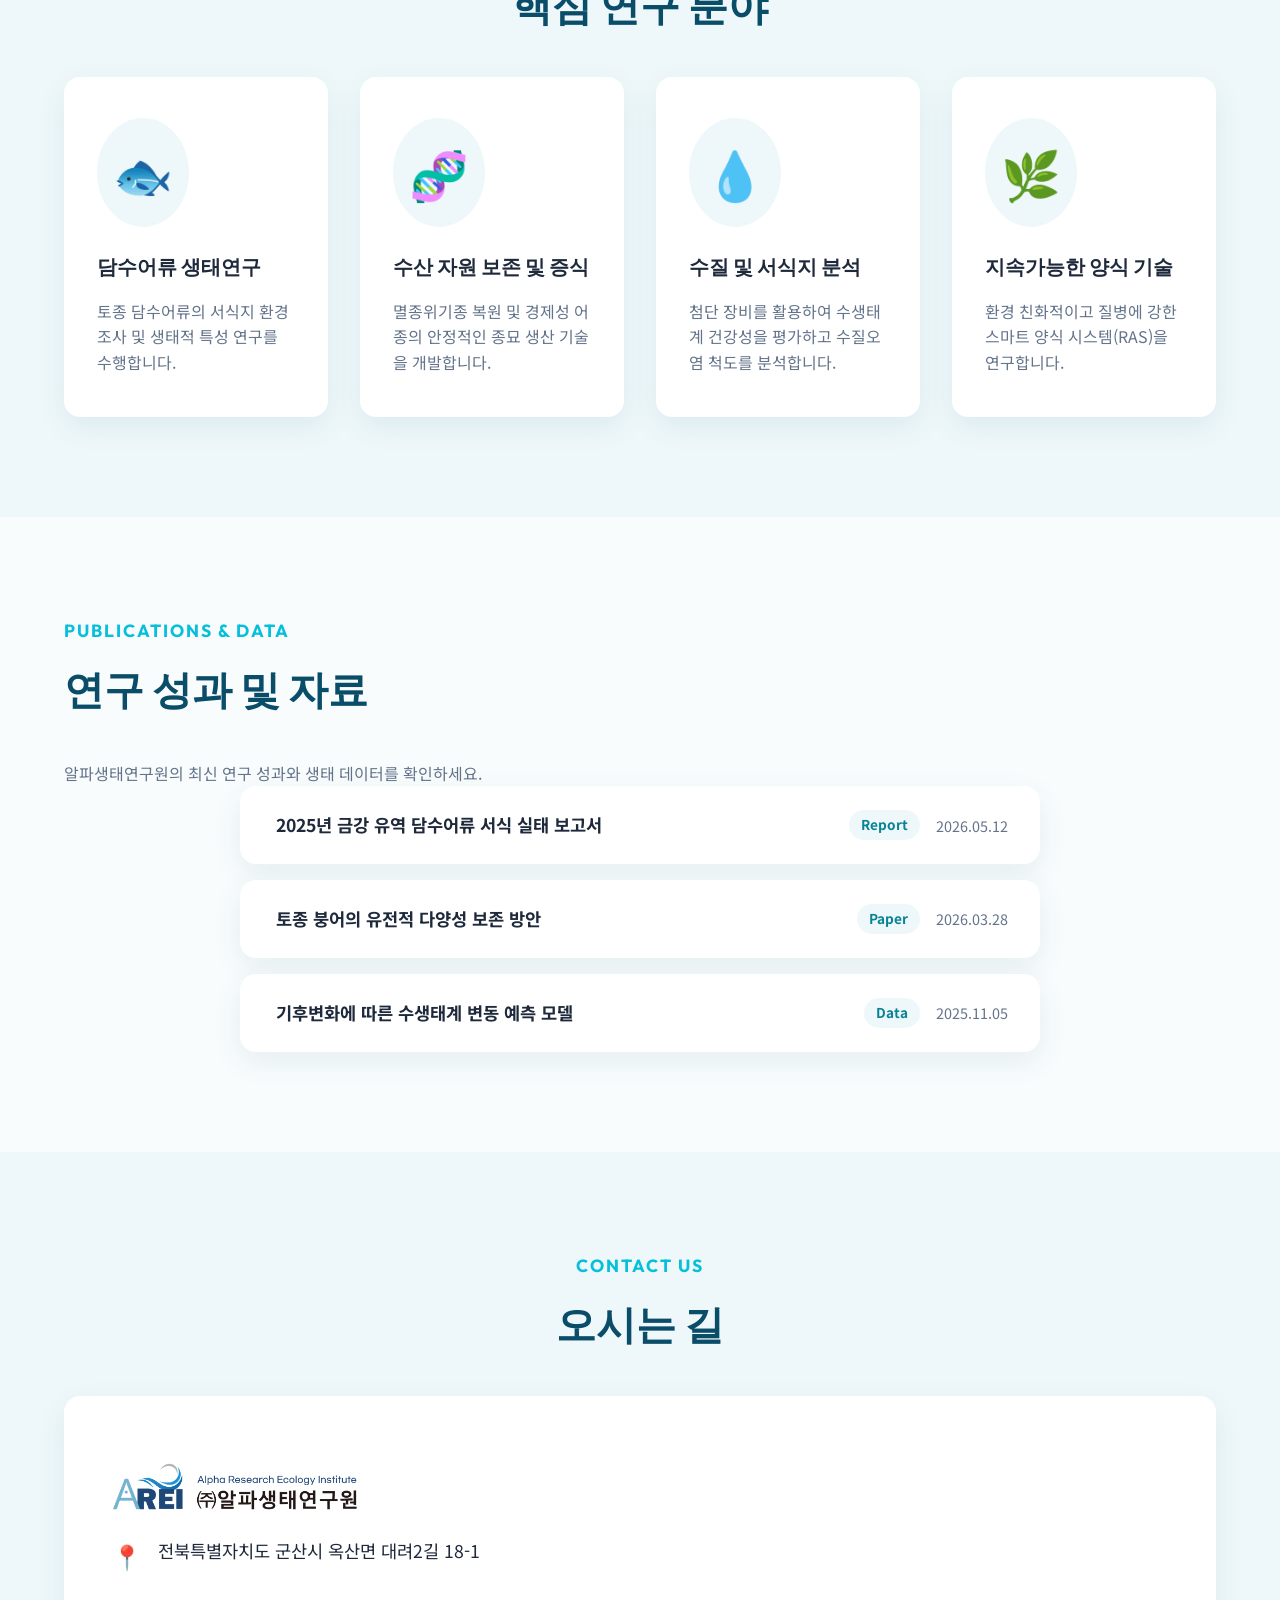
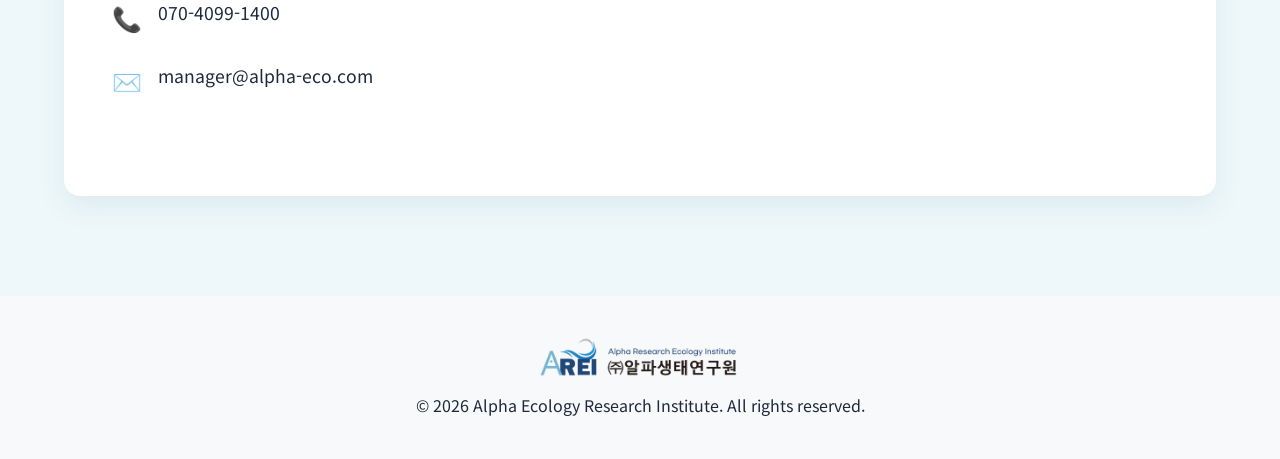
==== commit 8aac91f5: "332" ====
--- a/index.html
+++ b/index.html
@@ -114,11 +114,11 @@
                         </li>
                         <li>
                             <i class="icon-phone">📞</i>
-                            <span id="contact-phone">063-000-0000</span>
+                            <span id="contact-phone">070-4099-1400</span>
                         </li>
                         <li>
                             <i class="icon-email">✉️</i>
-                            <span id="contact-email">info@test.com</span>
+                            <span id="contact-email">manager@alpha-eco.com</span>
                         </li>
                     </ul>
                 </div>
--- a/css/style.css
+++ b/css/style.css
@@ -19,9 +19,12 @@
     
     /* Spacing & Layout */
     --transition: all 0.3s cubic-bezier(0.25, 0.8, 0.25, 1);
+    --color-border: #e0e6ed;
+    
+    --glass-bg: rgba(255, 255, 255, 0.95);
+    --glass-border: rgba(255, 255, 255, 0.2);
+    --glass-shadow: 0 8px 32px rgba(0, 0, 0, 0.05);
     --border-radius: 16px;
-    --glass-bg: rgba(255, 255, 255, 0.7);
-    --glass-border: rgba(255, 255, 255, 0.3);
     --shadow-soft: 0 10px 30px rgba(10, 77, 104, 0.08);
 }
 
@@ -33,7 +36,7 @@
         --color-surface: #0a2b3d;
         --color-text-main: #f1f5f9;
         --color-text-muted: #94a3b8;
-        --glass-bg: rgba(10, 43, 61, 0.7);
+        --glass-bg: rgba(10, 43, 61, 0.95);
         --glass-border: rgba(255, 255, 255, 0.1);
         --shadow-soft: 0 10px 30px rgba(0, 0, 0, 0.3);
     }
@@ -157,13 +160,8 @@
     left: 0;
     width: 100%;
     z-index: 1000;
-    padding: 20px 0;
+    padding: 12px 0;
     transition: var(--transition);
-    background: linear-gradient(to bottom, rgba(0,0,0,0.6) 0%, rgba(0,0,0,0) 100%);
-}
-
-.navbar.scrolled {
-    padding: 12px 0;
     background: var(--glass-bg);
     backdrop-filter: blur(12px);
     -webkit-backdrop-filter: blur(12px);
@@ -171,6 +169,10 @@
     box-shadow: 0 4px 20px rgba(0,0,0,0.05);
 }
 
+.navbar.scrolled {
+    padding: 12px 0;
+}
+
 .nav-container {
     display: flex;
     justify-content: space-between;
@@ -193,10 +195,10 @@
 
 .navbar.scrolled .logo,
 .navbar:not(.scrolled) .logo {
-    color: var(--color-white); /* Assuming dark hero */
+    color: var(--color-primary); 
 }
 @media (prefers-color-scheme: dark) {
-    .navbar.scrolled .logo { color: var(--color-white); }
+    .navbar.scrolled .logo, .navbar:not(.scrolled) .logo { color: var(--color-white); }
 }
 
 .nav-links {
@@ -205,7 +207,7 @@
 }
 
 .nav-links li a {
-    color: var(--color-white);
+    color: var(--color-primary);
     font-weight: 500;
     font-size: 1.05rem;
     position: relative;
@@ -517,13 +519,13 @@
 
 /* Footer */
 .footer {
-    background: var(--color-primary);
-    color: rgba(255, 255, 255, 0.7);
+    background: #f8f9fa;
+    color: var(--color-text-main);
     padding: 40px 0;
 }
 
 .footer-logo {
-    color: var(--color-white);
+    color: var(--color-primary);
     margin-bottom: 16px;
 }
 
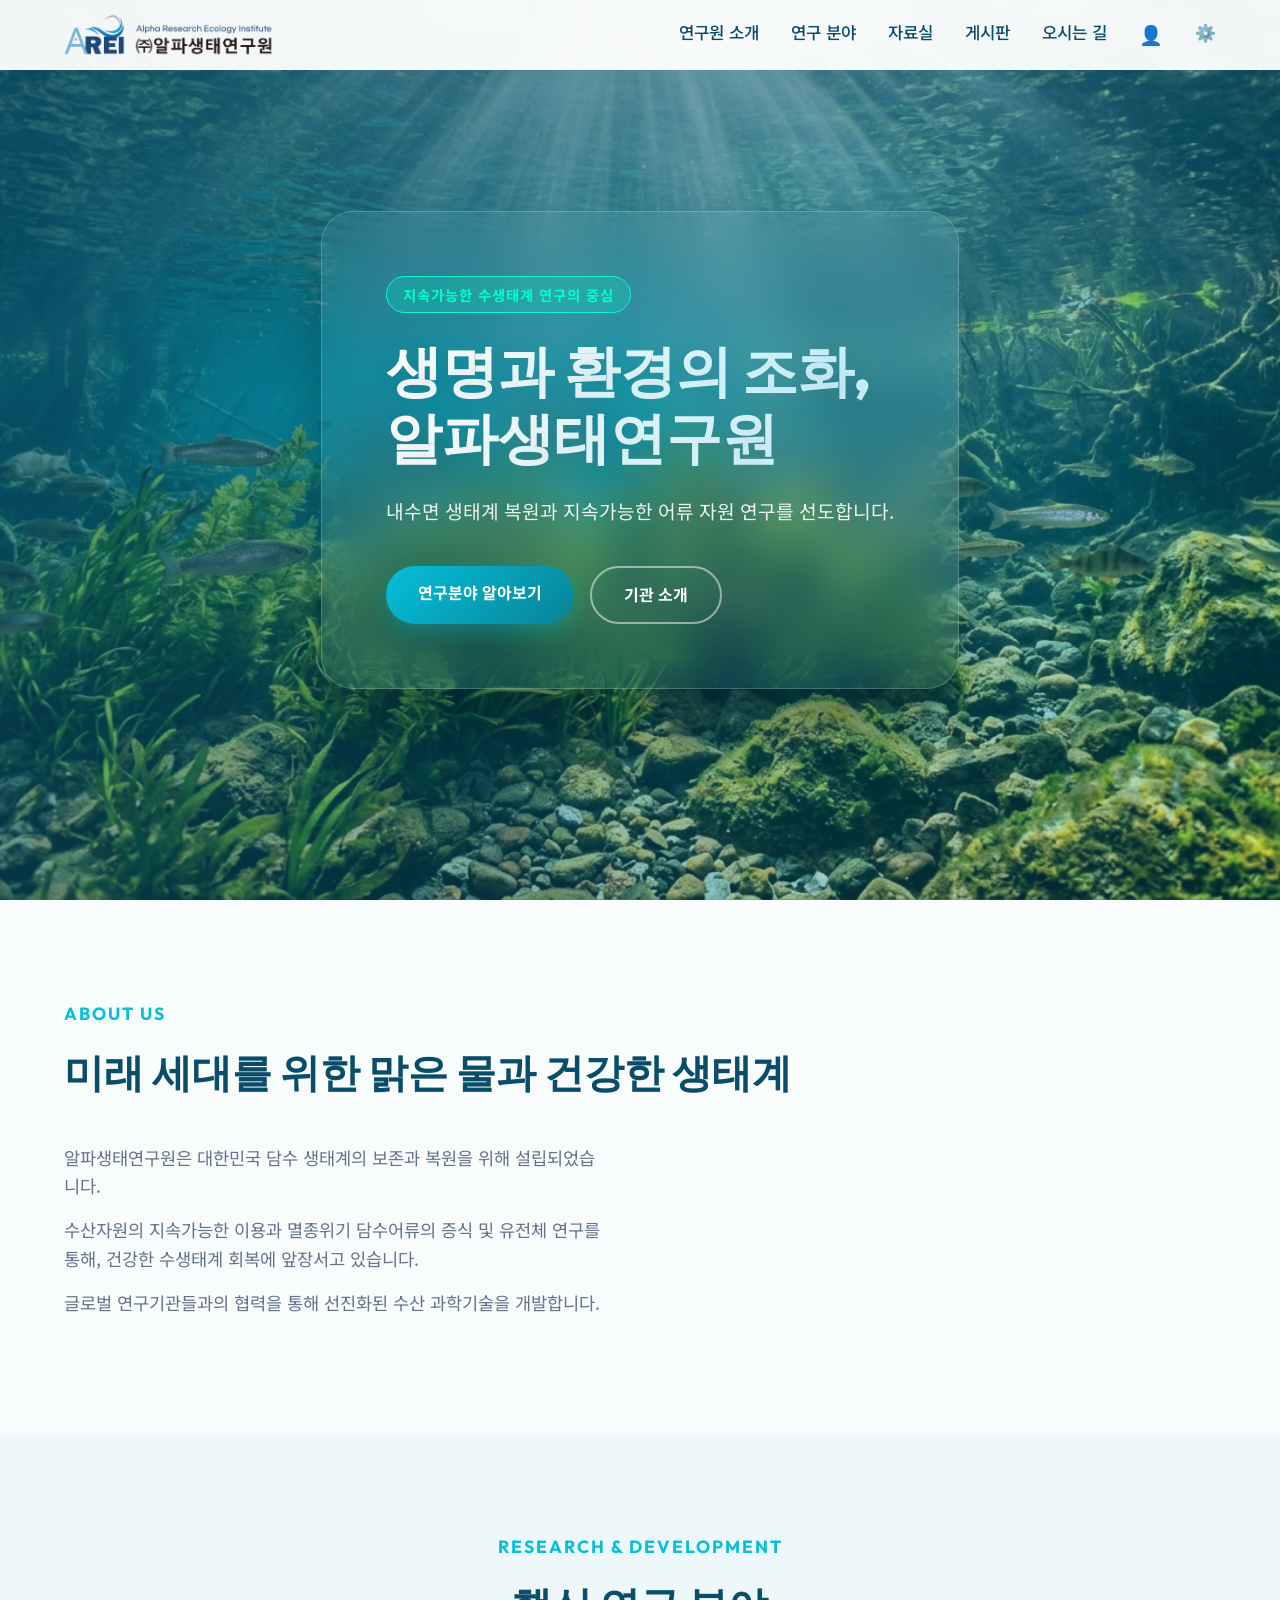
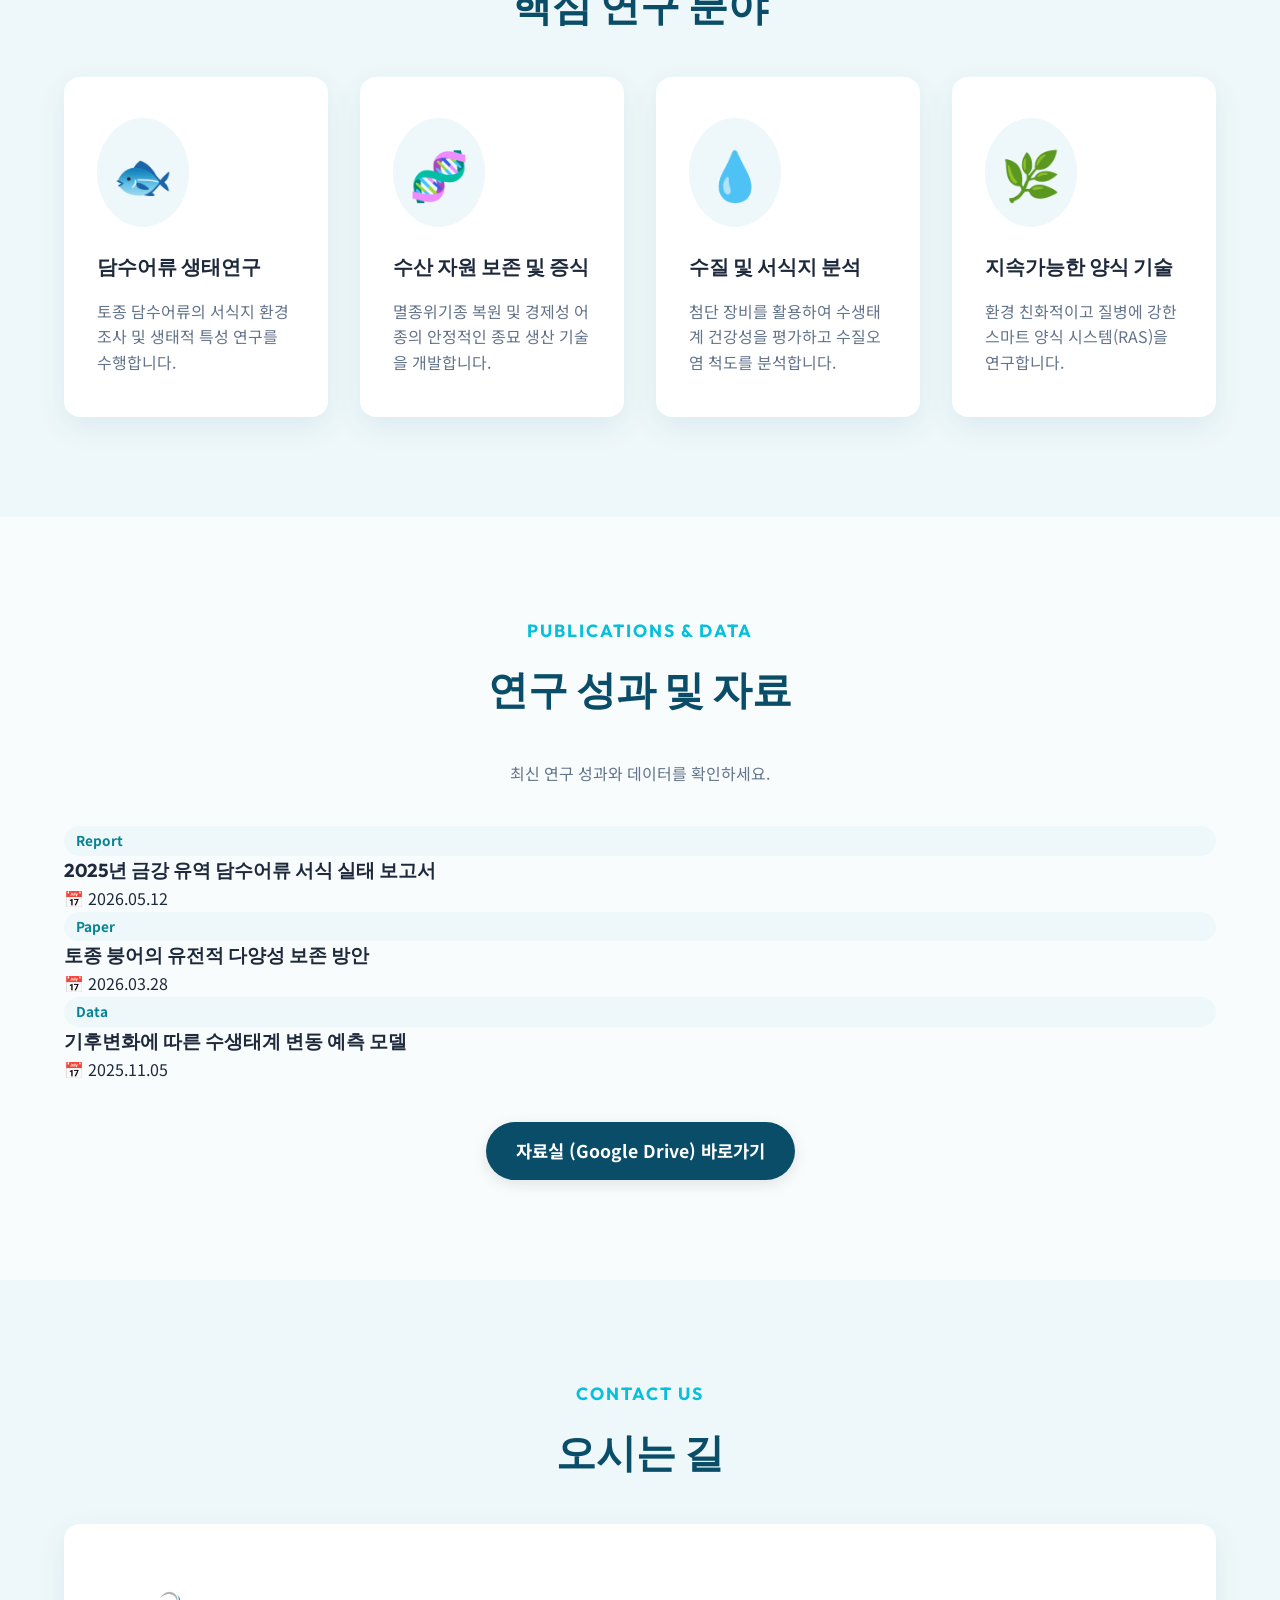
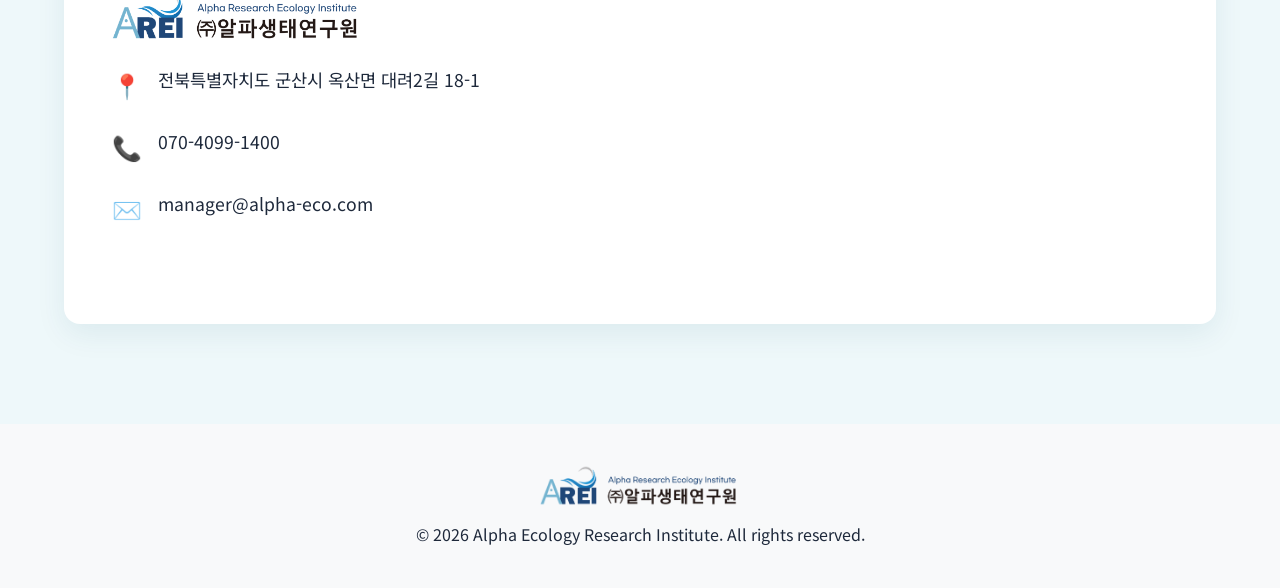
==== commit 85d8b651: "2508281" ====
--- a/index.html
+++ b/index.html
@@ -82,16 +82,21 @@
         </div>
     </section>
 
-    <!-- Resources Section -->
+    <!-- Resources Preview Section -->
     <section class="resources section-padding" id="resources">
         <div class="container">
-            <div class="section-header fade-up">
-                <span class="sub-heading" id="resources-title">Publications & Data</span>
-                <h2>연구 성과 및 자료</h2>
+            <div class="section-header fade-up text-center">
+                <span class="sub-heading">Publications & Data</span>
+                <h2 id="resources-title">연구 성과 및 자료</h2>
                 <p id="resources-desc" class="mt-2 text-muted">최신 연구 성과와 데이터를 확인하세요.</p>
             </div>
-            <div class="resource-list fade-up delay-1" id="resource-list">
+            <div class="resource-grid" id="resource-list" style="margin-top: 40px;">
                 <!-- JS will populate -->
+            </div>
+            <div class="fade-up delay-1 text-center" style="margin-top: 40px;">
+                <a href="resources.html" class="btn btn-primary" style="padding: 15px 30px; font-size: 1.1rem; border-radius: 30px; display: inline-block; background-color: var(--color-primary); color: white; text-decoration: none; box-shadow: 0 4px 15px rgba(0,0,0,0.1); transition: transform 0.3s ease;">
+                    자료실 (Google Drive) 바로가기
+                </a>
             </div>
         </div>
     </section>
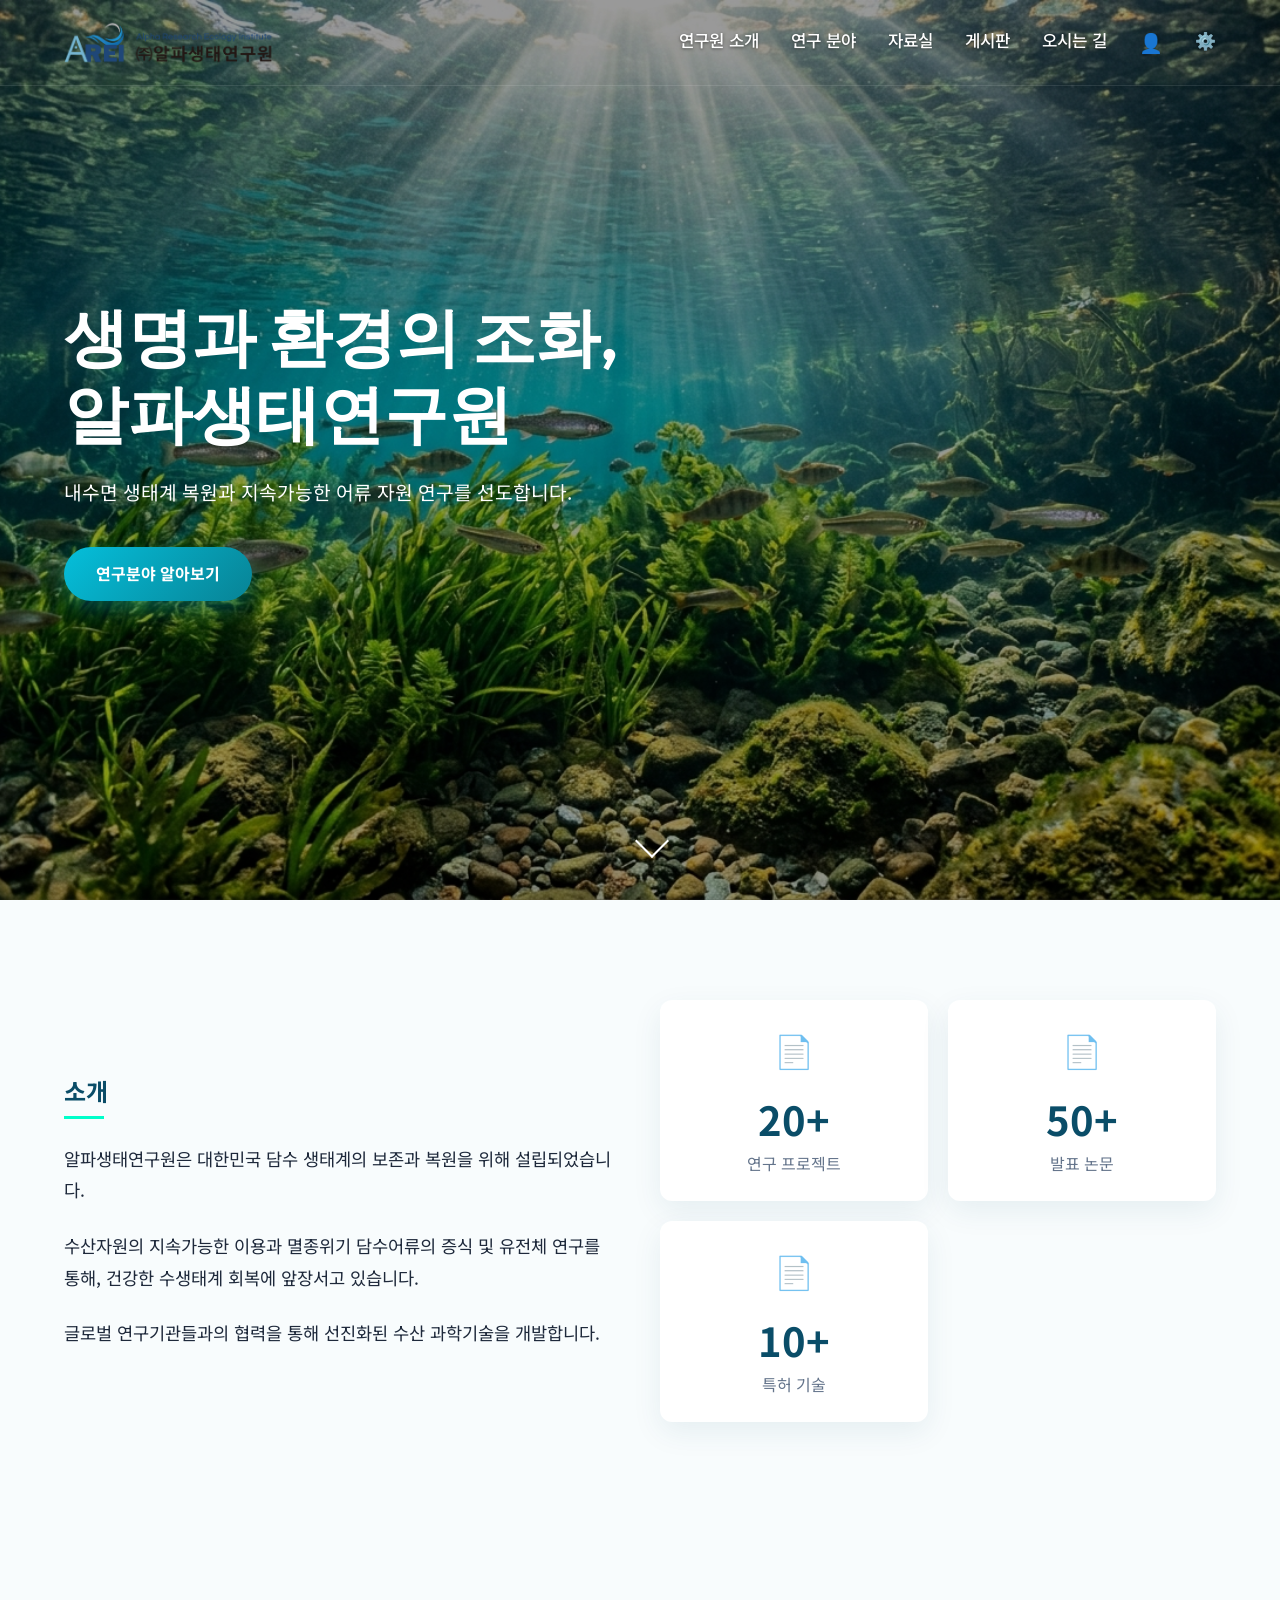
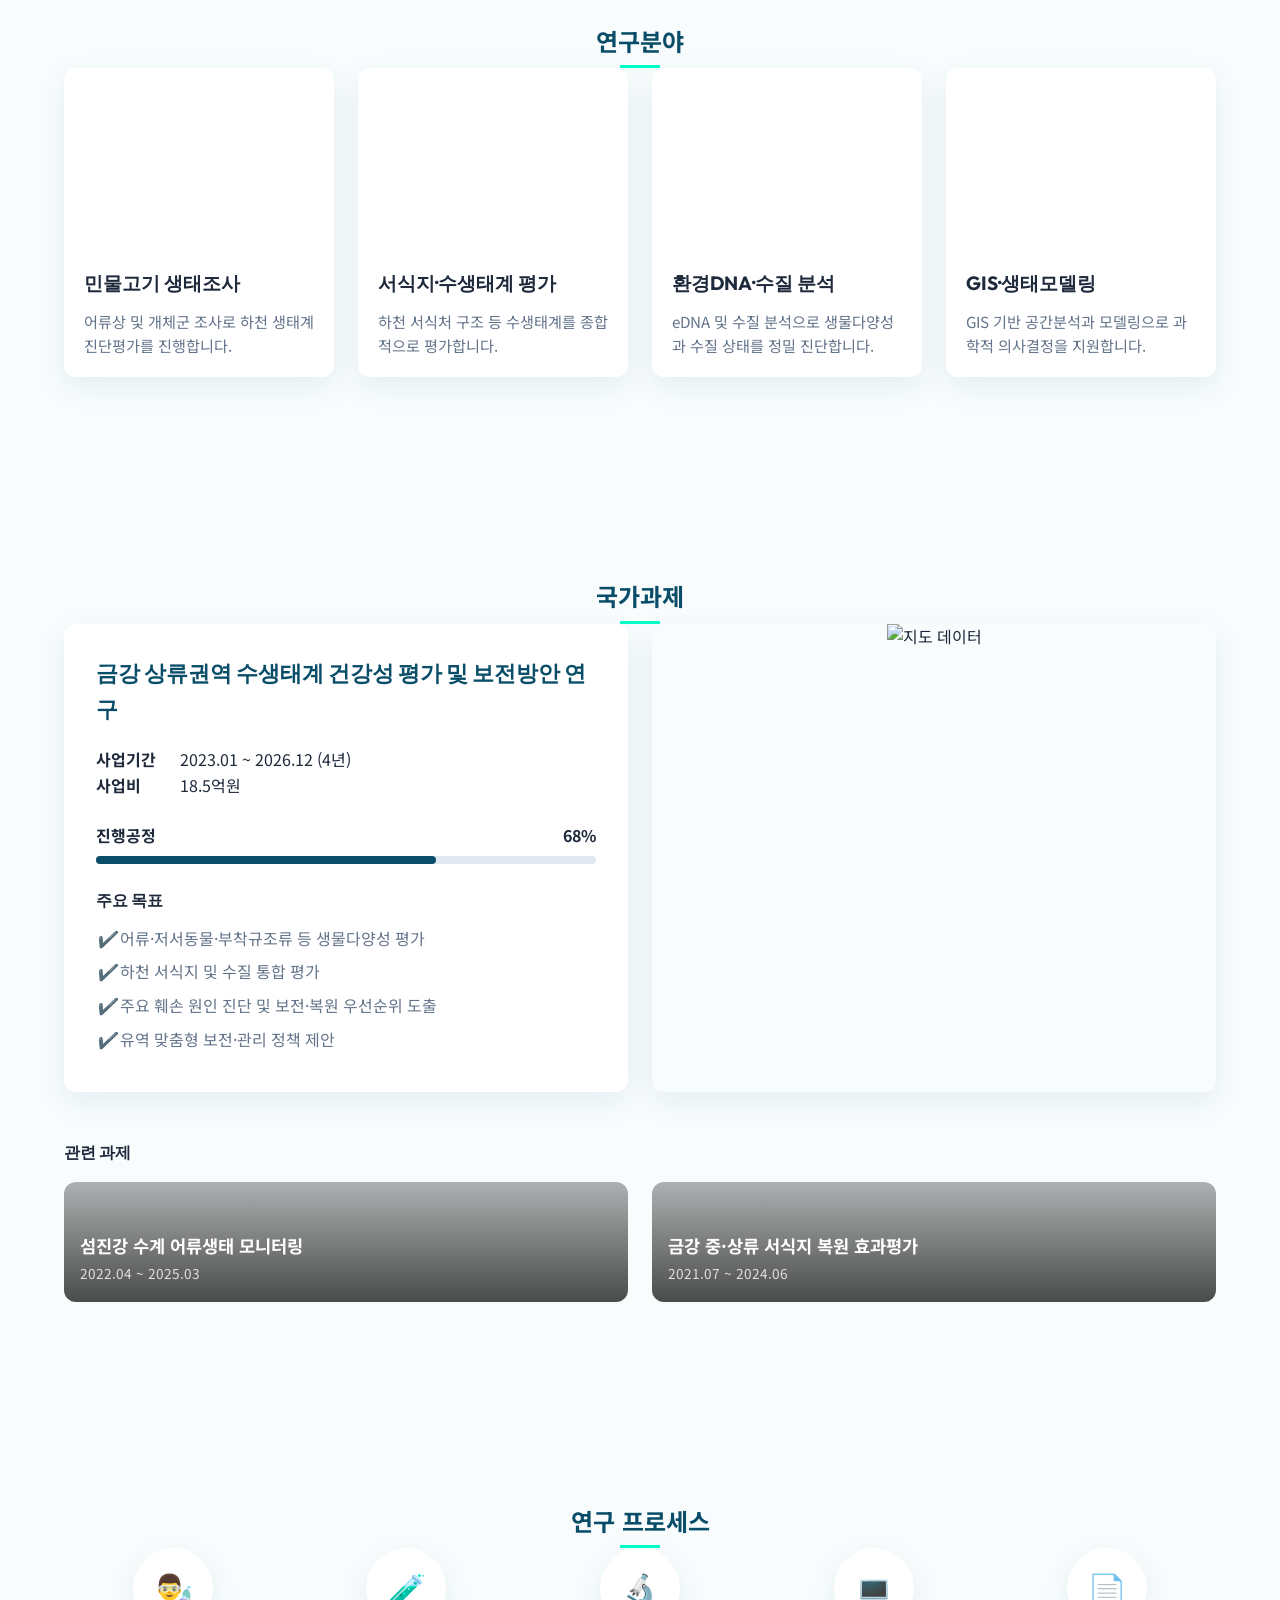
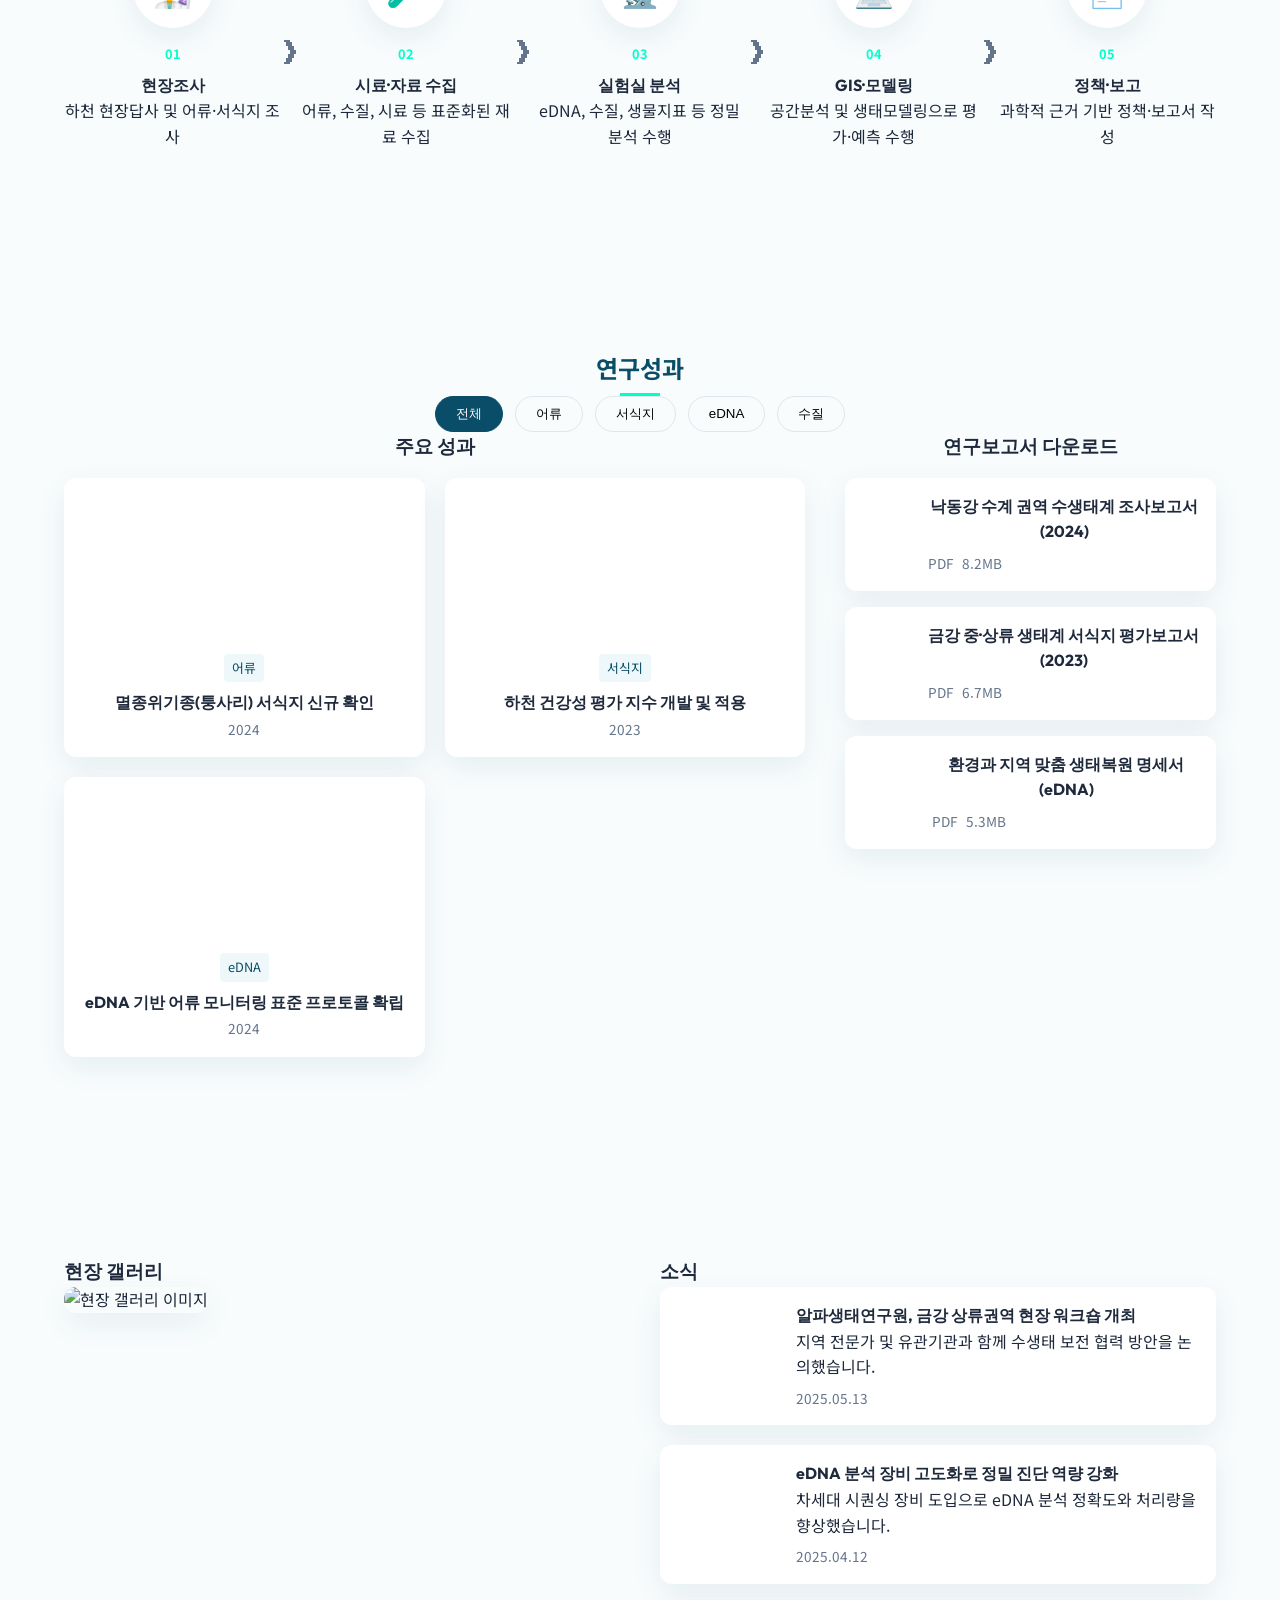
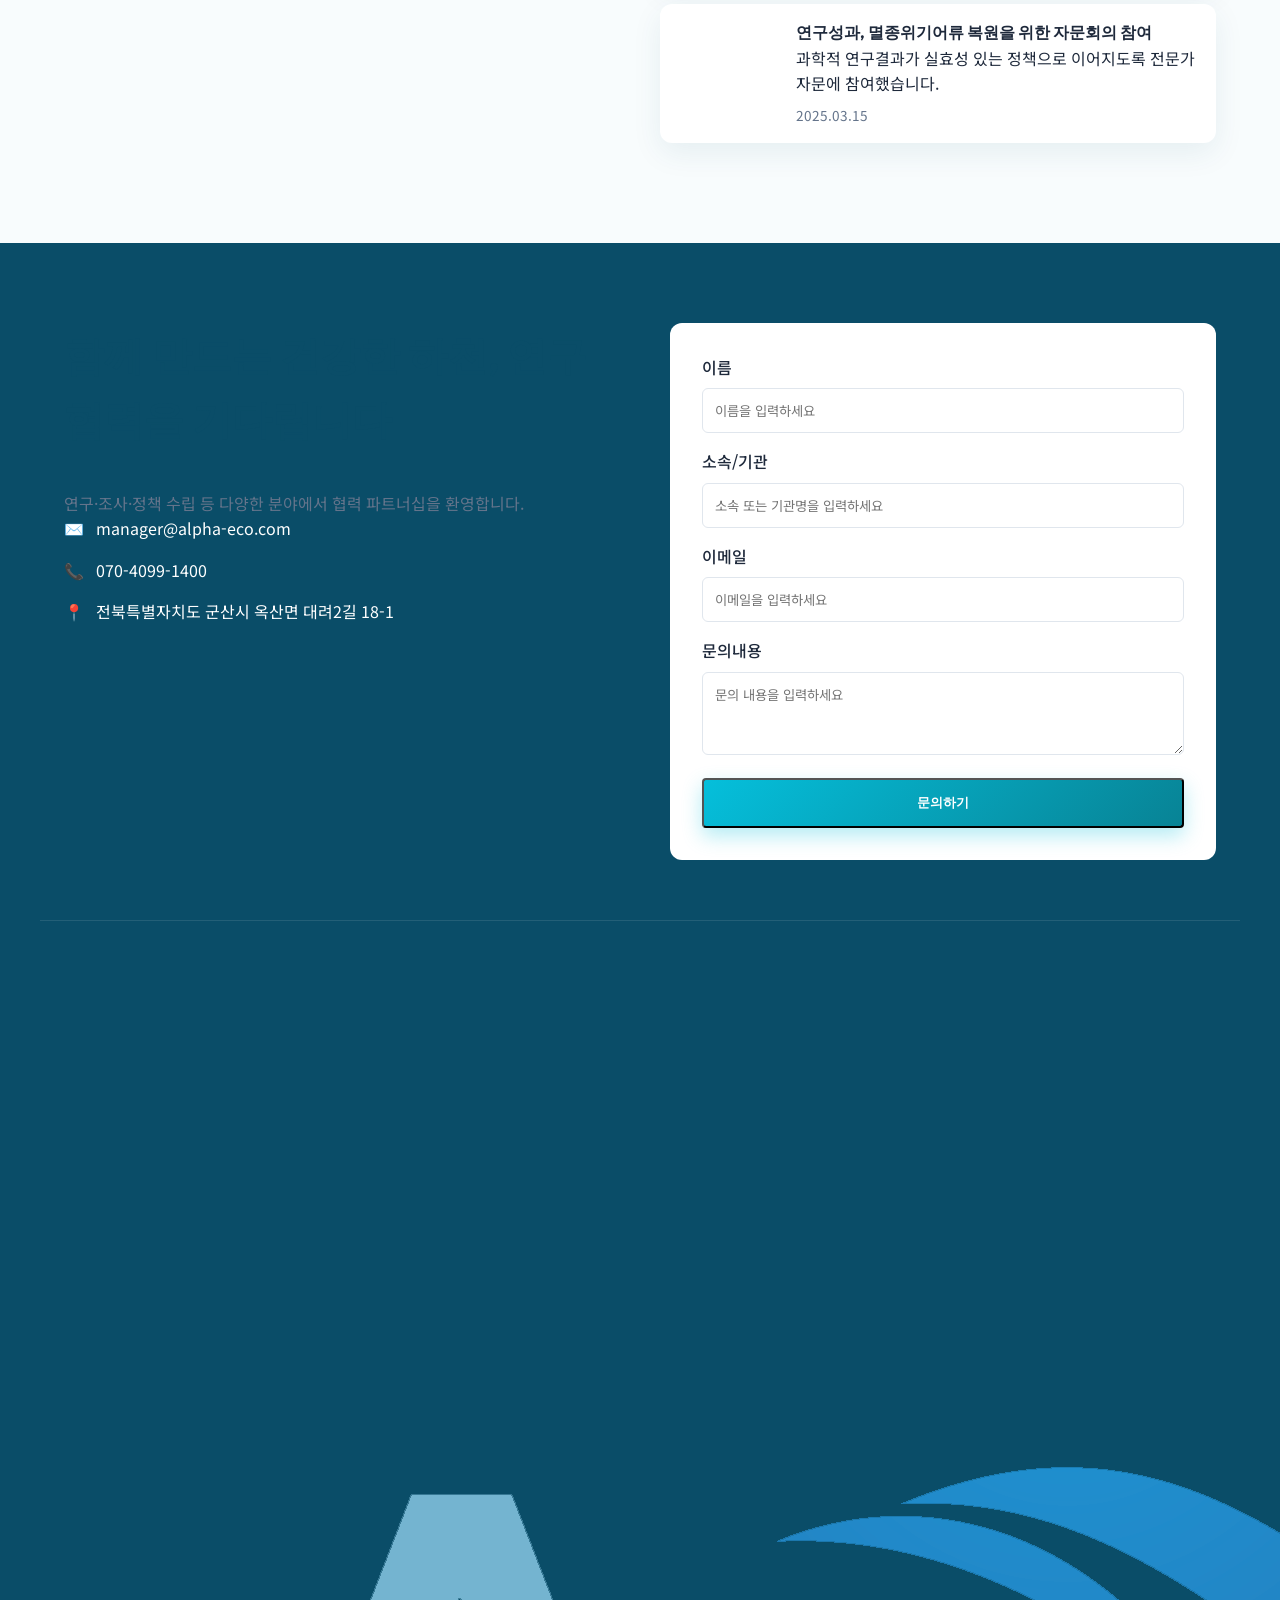
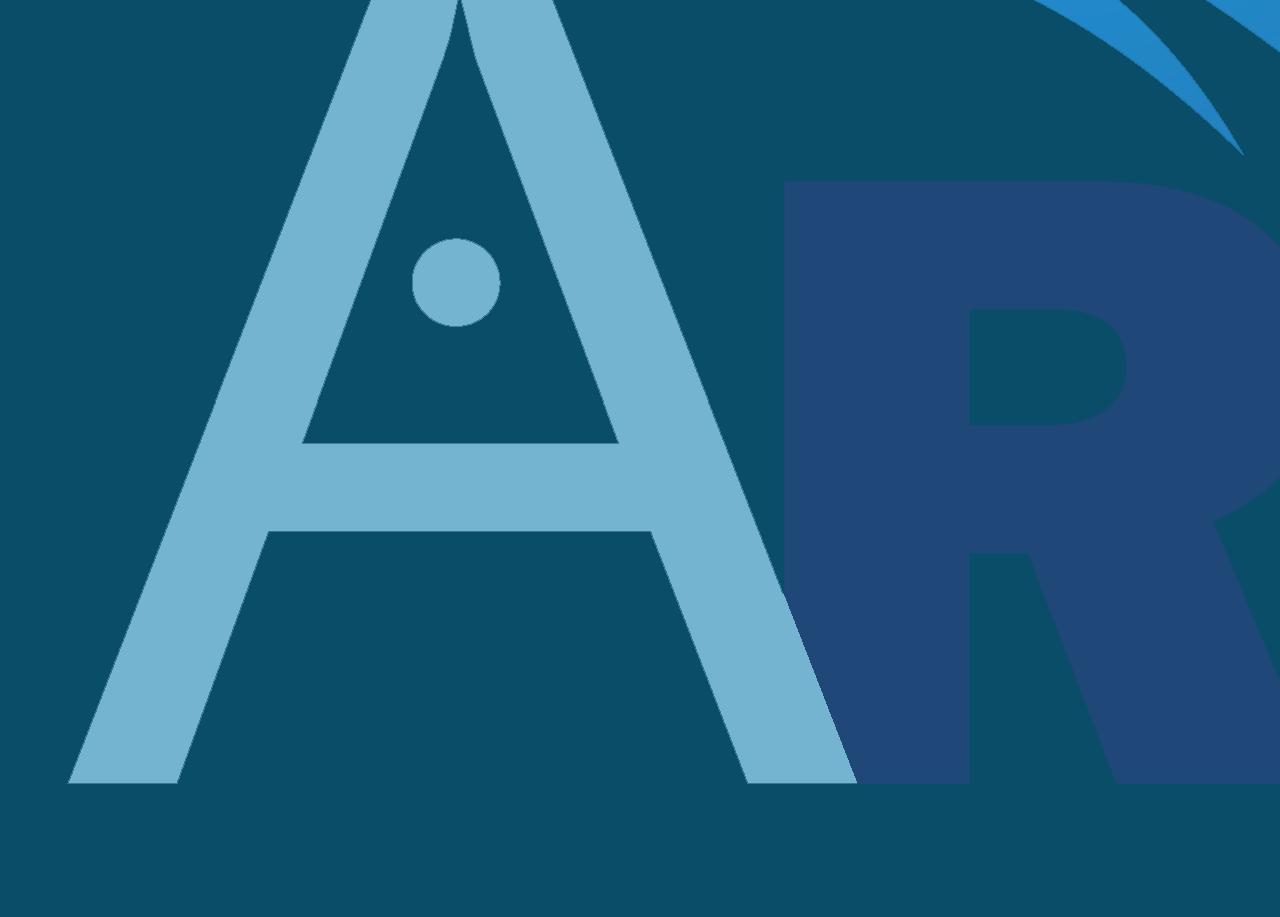
==== commit a75cc86e: "123456" ====
--- a/index.html
+++ b/index.html
@@ -36,113 +36,155 @@
     <!-- Hero Section -->
     <section class="hero" id="home">
         <div class="hero-overlay"></div>
-        <div class="container">
+        <div class="container hero-layout">
             <div class="hero-content">
-                <div class="hero-glass-card fade-up">
-                    <span class="hero-badge">지속가능한 수생태계 연구의 중심</span>
-                    <h1 id="hero-title">생명과 환경의 조화<br>알파생태연구원</h1>
-                    <p class="delay-1" id="hero-subtitle">내수면 생태계 복원과 지속가능한 어류 자원 연구를 선도합니다.</p>
-                    <div class="hero-actions delay-2">
-                        <a href="#research" class="btn primary-btn" id="hero-btn">연구분야 알아보기</a>
-                        <a href="#about" class="btn outline-btn">기관 소개</a>
-                    </div>
-                </div>
-            </div>
+                <h1 id="hero-title" class="fade-up">생명과 환경의 조화<br>알파생태연구원</h1>
+                <p id="hero-subtitle" class="fade-up delay-1">내수면 생태계 복원과 지속가능한 어류 자원 연구를 선도합니다.</p>
+                <a href="#research" class="btn primary-btn fade-up delay-2" id="hero-btn">연구분야 보기</a>
+            </div>
+        </div>
+        <div class="scroll-indicator fade-up delay-2">
+            <a href="#about"><i class="icon-down-arrow"></i></a>
         </div>
     </section>
 
     <!-- About Section -->
     <section class="about section-padding" id="about">
-        <div class="container">
-            <div class="section-header fade-up">
-                <span class="sub-heading" id="about-title">About Us</span>
-                <h2 id="about-heading">미래 세대를 위한 맑은 물과 건강한 생태계</h2>
-            </div>
-            <div class="about-content">
-                <div class="about-text fade-up delay-1" id="about-desc">
+        <div class="container about-layout">
+            <div class="about-text fade-up">
+                <span class="sub-heading-line" id="about-title">소개</span>
+                <p id="about-desc">
                     <!-- JS will populate -->
-                </div>
-                <div class="about-stats fade-up delay-2" id="about-stats">
-                    <!-- JS will populate -->
-                </div>
+                </p>
+            </div>
+            <div class="about-stats fade-up delay-1" id="about-stats">
+                <!-- JS will populate -->
             </div>
         </div>
     </section>
 
     <!-- Research Section -->
     <section class="research section-padding bg-alt" id="research">
-        <div class="container">
-            <div class="section-header fade-up text-center">
-                <span class="sub-heading" id="research-title">Research & Development</span>
-                <h2>핵심 연구 분야</h2>
-            </div>
-            <div class="research-grid" id="research-grid">
-                <!-- JS will populate -->
-            </div>
-        </div>
-    </section>
-
-    <!-- Resources Preview Section -->
-    <section class="resources section-padding" id="resources">
-        <div class="container">
-            <div class="section-header fade-up text-center">
-                <span class="sub-heading">Publications & Data</span>
-                <h2 id="resources-title">연구 성과 및 자료</h2>
-                <p id="resources-desc" class="mt-2 text-muted">최신 연구 성과와 데이터를 확인하세요.</p>
-            </div>
-            <div class="resource-grid" id="resource-list" style="margin-top: 40px;">
-                <!-- JS will populate -->
-            </div>
-            <div class="fade-up delay-1 text-center" style="margin-top: 40px;">
-                <a href="resources.html" class="btn btn-primary" style="padding: 15px 30px; font-size: 1.1rem; border-radius: 30px; display: inline-block; background-color: var(--color-primary); color: white; text-decoration: none; box-shadow: 0 4px 15px rgba(0,0,0,0.1); transition: transform 0.3s ease;">
-                    자료실 (Google Drive) 바로가기
-                </a>
-            </div>
-        </div>
-    </section>
-
-    <!-- Contact Section -->
-    <section class="contact section-padding bg-alt" id="contact">
-        <div class="container">
-            <div class="section-header fade-up text-center">
-                <span class="sub-heading" id="contact-title">Contact Us</span>
-                <h2>오시는 길</h2>
-            </div>
-            <div class="contact-wrapper fade-up delay-1">
-                <div class="contact-info">
-                    <img id="contact-logo" src="" alt="알파생태연구원 로고" style="display: none; max-width: 250px; margin-bottom: 24px;">
-                    <h3 id="contact-company">(주)알파생태연구원</h3>
-                    <ul class="contact-details">
-                        <li>
-                            <i class="icon-location">📍</i>
-                            <span id="contact-address">전북 군산시</span>
-                        </li>
-                        <li>
-                            <i class="icon-phone">📞</i>
-                            <span id="contact-phone">070-4099-1400</span>
-                        </li>
-                        <li>
-                            <i class="icon-email">✉️</i>
-                            <span id="contact-email">manager@alpha-eco.com</span>
-                        </li>
-                    </ul>
-                </div>
-                <div class="contact-map">
-                    <!-- Iframe for Google Maps will be inserted here by JS -->
-                    <div class="map-placeholder" id="map-container">
-                        지도 로딩 중...
-                    </div>
-                </div>
-            </div>
-        </div>
-    </section>
-
-    <!-- Footer -->
-    <footer class="footer">
-        <div class="container text-center">
-            <img id="footer-logo-img" src="" alt="알파생태연구원 로고" style="display: none; max-width: 200px; margin: 0 auto 15px auto;">
-            <h2 class="footer-logo" id="footer-logo-text">알파생태연구원</h2>
-            <p id="footer-copyright">© 2026 Alpha Ecology Research Institute.</p>
+        <div class="container text-center">
+            <span class="sub-heading-line mx-auto" id="research-title">연구분야</span>
+            <div class="research-grid mt-4" id="research-grid">
+                <!-- JS will populate -->
+            </div>
+        </div>
+    </section>
+
+    <!-- National Projects Section [NEW] -->
+    <section class="national-projects section-padding" id="projects">
+        <div class="container text-center">
+            <span class="sub-heading-line mx-auto" id="projects-title">국가과제</span>
+            <div class="projects-layout mt-4" id="projects-container">
+                <!-- JS will populate -->
+            </div>
+        </div>
+    </section>
+
+    <!-- Research Process Section [NEW] -->
+    <section class="research-process section-padding bg-alt" id="process">
+        <div class="container text-center">
+            <span class="sub-heading-line mx-auto" id="process-title">연구 프로세스</span>
+            <div class="process-layout mt-4" id="process-container">
+                <!-- JS will populate -->
+            </div>
+        </div>
+    </section>
+
+    <!-- Research Outcomes Section -->
+    <section class="outcomes section-padding" id="outcomes">
+        <div class="container text-center">
+            <span class="sub-heading-line mx-auto" id="outcomes-title">연구성과</span>
+            
+            <div class="outcomes-filters mt-4" id="outcomes-filters">
+                <!-- Tabs will be populated here -->
+            </div>
+            
+            <div class="outcomes-layout mt-4 text-left">
+                <div class="outcomes-achievements">
+                    <h3>주요 성과</h3>
+                    <div class="achievements-grid" id="achievements-grid">
+                        <!-- JS will populate -->
+                    </div>
+                </div>
+                <div class="outcomes-reports">
+                    <h3>연구보고서 다운로드</h3>
+                    <div class="reports-grid" id="reports-grid">
+                        <!-- JS will populate -->
+                    </div>
+                </div>
+            </div>
+        </div>
+    </section>
+
+    <!-- Gallery & News Section [NEW] -->
+    <section class="gallery-news section-padding bg-alt" id="news">
+        <div class="container gallery-news-layout">
+            <div class="gallery-section fade-up">
+                <h3>현장 갤러리</h3>
+                <div class="gallery-image-wrapper mt-3">
+                    <img id="gallery-image" src="" alt="현장 갤러리 이미지">
+                </div>
+            </div>
+            <div class="news-section fade-up delay-1">
+                <h3>소식</h3>
+                <div class="news-list mt-3" id="news-list">
+                    <!-- JS will populate -->
+                </div>
+            </div>
+        </div>
+    </section>
+
+    <!-- Contact & Footer Section -->
+    <footer class="contact-footer" id="contact">
+        <div class="container footer-layout">
+            <div class="footer-info fade-up">
+                <h2 id="contact-title">함께 만드는 건강한 하천,<br>연구협력을 기다립니다</h2>
+                <p id="contact-subtitle" class="mt-2 text-muted">연구·조사·정책 수립 등 다양한 분야에서 협력 파트너십을 환영합니다.</p>
+                <ul class="footer-contact-details mt-4">
+                    <li><span class="icon">✉️</span> <span id="contact-email"></span></li>
+                    <li><span class="icon">📞</span> <span id="contact-phone"></span></li>
+                    <li><span class="icon">📍</span> <span id="contact-address"></span></li>
+                </ul>
+            </div>
+            <div class="footer-form fade-up delay-1">
+                <form id="contact-form">
+                    <div class="form-group">
+                        <label>이름</label>
+                        <input type="text" placeholder="이름을 입력하세요" required>
+                    </div>
+                    <div class="form-group">
+                        <label>소속/기관</label>
+                        <input type="text" placeholder="소속 또는 기관명을 입력하세요">
+                    </div>
+                    <div class="form-group">
+                        <label>이메일</label>
+                        <input type="email" placeholder="이메일을 입력하세요" required>
+                    </div>
+                    <div class="form-group">
+                        <label>문의내용</label>
+                        <textarea placeholder="문의 내용을 입력하세요" rows="3" required></textarea>
+                    </div>
+                    <button type="submit" class="btn primary-btn mt-3" style="width: 100%; border-radius: 4px;">문의하기</button>
+                </form>
+            </div>
+        </div>
+        <div class="footer-bottom container mt-5">
+            <div class="footer-bottom-flex">
+                <div class="footer-brand">
+                    <img id="footer-logo-img" src="" alt="로고" style="display: none;">
+                    <span id="footer-logo-text">알파생태연구원</span>
+                </div>
+                <div class="footer-copyright">
+                    <p id="footer-company-info"></p>
+                    <p id="footer-copyright-text">© 2026 Alpha Ecology Research Institute. All rights reserved.</p>
+                </div>
+                <div class="footer-admin">
+                    <a href="#" onclick="openAdmin(event)">개인정보처리방침</a>
+                </div>
+            </div>
         </div>
     </footer>
 
--- a/css/style.css
+++ b/css/style.css
@@ -160,8 +160,14 @@
     left: 0;
     width: 100%;
     z-index: 1000;
+    padding: 20px 0; /* 조금 넉넉하게 탑에서 시작 */
+    transition: var(--transition);
+    background: transparent;
+    border-bottom: 1px solid rgba(255, 255, 255, 0.1);
+}
+
+.navbar.scrolled {
     padding: 12px 0;
-    transition: var(--transition);
     background: var(--glass-bg);
     backdrop-filter: blur(12px);
     -webkit-backdrop-filter: blur(12px);
@@ -169,10 +175,6 @@
     box-shadow: 0 4px 20px rgba(0,0,0,0.05);
 }
 
-.navbar.scrolled {
-    padding: 12px 0;
-}
-
 .nav-container {
     display: flex;
     justify-content: space-between;
@@ -182,23 +184,25 @@
 .logo {
     font-size: 1.5rem;
     font-weight: 900;
-    color: var(--color-primary);
-    text-shadow: 0 2px 4px rgba(0,0,0,0.1);
+    color: var(--color-white); /* 기본 탑에서는 흰색 */
+    text-shadow: 0 2px 4px rgba(0,0,0,0.3);
     display: flex;
     align-items: center;
+}
+
+.navbar.scrolled .logo {
+    color: var(--color-primary); /* 스크롤 시 짙은 파란색 */
+    text-shadow: none;
 }
 
 #logo-img {
     max-height: 45px;
     width: auto;
-}
-
-.navbar.scrolled .logo,
-.navbar:not(.scrolled) .logo {
-    color: var(--color-primary); 
-}
+    /* 만약 이미지 로고가 어두운 색이면, 상단에서 흰색으로 반전시키는 필터 사용 가능 */
+}
+
 @media (prefers-color-scheme: dark) {
-    .navbar.scrolled .logo, .navbar:not(.scrolled) .logo { color: var(--color-white); }
+    .navbar.scrolled .logo, .navbar:not(.scrolled) .logo { color: var(--color-white); text-shadow: none; }
 }
 
 .nav-links {
@@ -207,10 +211,20 @@
 }
 
 .nav-links li a {
-    color: var(--color-primary);
+    color: var(--color-white); /* 기본 탑에서는 흰색 */
     font-weight: 500;
     font-size: 1.05rem;
     position: relative;
+    text-shadow: 0 1px 3px rgba(0,0,0,0.5); /* 가독성 향상 */
+}
+
+.navbar.scrolled .nav-links li a {
+    color: var(--color-primary); /* 스크롤 시 짙은 파란색 */
+    text-shadow: none;
+}
+
+@media (prefers-color-scheme: dark) {
+    .navbar.scrolled .nav-links li a, .navbar:not(.scrolled) .nav-links li a { color: var(--color-white); text-shadow: none; }
 }
 
 .nav-links li a::after {
@@ -242,6 +256,37 @@
     transition: var(--transition);
 }
 
+.navbar.scrolled .hamburger span {
+    background: var(--color-primary);
+}
+
+@media (prefers-color-scheme: dark) {
+    .navbar.scrolled .hamburger span, .navbar:not(.scrolled) .hamburger span { background: var(--color-white); }
+}
+
+/* Layout Overrides */
+.sub-heading-line {
+    display: inline-block;
+    color: var(--color-primary);
+    font-weight: 700;
+    font-size: 1.5rem;
+    position: relative;
+    padding-bottom: 8px;
+}
+.sub-heading-line::after {
+    content: '';
+    position: absolute;
+    bottom: 0; left: 0; width: 40px; height: 3px;
+    background: var(--color-accent);
+}
+.mx-auto {
+    margin-left: auto;
+    margin-right: auto;
+}
+.mx-auto::after {
+    left: 50%; transform: translateX(-50%);
+}
+
 /* Hero Section */
 .hero {
     height: 100vh;
@@ -250,283 +295,434 @@
     position: relative;
     display: flex;
     align-items: center;
-    background-color: var(--color-primary); /* Fallback */
-}
-
+}
 .hero-overlay {
     position: absolute;
     top: 0; left: 0; width: 100%; height: 100%;
-    background: linear-gradient(135deg, rgba(10, 77, 104, 0.8) 0%, rgba(5, 191, 219, 0.2) 100%);
-}
-
-.hero-content {
+    background: rgba(0, 0, 0, 0.4);
+}
+.hero-layout {
     position: relative;
     z-index: 10;
     width: 100%;
 }
-
-.hero-glass-card {
-    background: rgba(255, 255, 255, 0.05);
-    backdrop-filter: blur(24px);
-    -webkit-backdrop-filter: blur(24px);
-    border: 1px solid rgba(255, 255, 255, 0.2);
-    padding: 64px;
-    border-radius: 32px;
-    max-width: 650px;
-    box-shadow: 0 30px 60px rgba(0,0,0,0.3);
+.hero-content {
+    max-width: 600px;
     color: var(--color-white);
 }
-
-.hero-badge {
-    display: inline-block;
-    padding: 6px 16px;
-    background: rgba(0, 255, 202, 0.2);
-    border: 1px solid var(--color-accent);
-    color: var(--color-accent);
-    border-radius: 30px;
-    font-size: 0.9rem;
-    font-weight: 700;
-    margin-bottom: 24px;
-    letter-spacing: 1px;
-}
-
 .hero h1 {
-    font-size: 3.5rem;
+    font-size: 4rem;
     line-height: 1.2;
     margin-bottom: 24px;
-    font-weight: 900;
-    background: linear-gradient(to right, #ffffff, #c2f0fc);
-    -webkit-background-clip: text;
-    -webkit-text-fill-color: transparent;
-    text-shadow: 0 10px 30px rgba(0,0,0,0.1);
-}
-
+    font-weight: 700;
+}
 .hero p {
     font-size: 1.2rem;
     margin-bottom: 40px;
-    color: rgba(255, 255, 255, 0.9);
-    line-height: 1.6;
-}
-
-.hero-actions {
-    display: flex;
-    gap: 16px;
+}
+.scroll-indicator {
+    position: absolute;
+    bottom: 40px;
+    left: 50%;
+    transform: translateX(-50%);
+    z-index: 10;
+    animation: bounce 2s infinite;
+}
+.icon-down-arrow {
+    display: inline-block;
+    width: 24px;
+    height: 24px;
+    border-right: 2px solid white;
+    border-bottom: 2px solid white;
+    transform: rotate(45deg);
+}
+@keyframes bounce {
+    0%, 20%, 50%, 80%, 100% { transform: translateY(0) rotate(45deg); }
+    40% { transform: translateY(-10px) rotate(45deg); }
+    60% { transform: translateY(-5px) rotate(45deg); }
 }
 
 /* About Section */
-.about-content {
+.about-layout {
+    display: flex;
+    justify-content: space-between;
+    align-items: center;
+    gap: 40px;
+}
+.about-text {
+    flex: 1;
+}
+.about-text p {
+    margin-top: 24px;
+    font-size: 1.1rem;
+    color: var(--color-text-main);
+    line-height: 1.8;
+}
+.about-stats {
+    flex: 1;
     display: grid;
     grid-template-columns: 1fr 1fr;
-    gap: 64px;
+    gap: 20px;
+}
+.stat-card {
+    background: var(--color-surface);
+    border-radius: 12px;
+    padding: 24px;
+    box-shadow: var(--shadow-soft);
+    display: flex;
+    flex-direction: column;
     align-items: center;
-}
-
-.about-text p {
-    margin-bottom: 16px;
-    font-size: 1.1rem;
+    justify-content: center;
+}
+.stat-icon {
+    font-size: 2rem;
+    margin-bottom: 12px;
+}
+.stat-num {
+    font-size: 2.5rem;
+    font-weight: 700;
+    color: var(--color-primary);
+}
+.stat-label {
+    font-size: 1rem;
     color: var(--color-text-muted);
-}
-
-.about-stats {
-    display: grid;
-    grid-template-columns: repeat(auto-fit, minmax(140px, 1fr));
-    gap: 24px;
-}
-
-.stat-card {
-    background: var(--glass-bg);
-    border: 1px solid var(--glass-border);
-    backdrop-filter: blur(10px);
-    padding: 32px 24px;
-    border-radius: var(--border-radius);
-    text-align: center;
-    box-shadow: var(--shadow-soft);
-    transition: var(--transition);
-}
-
-.stat-card:hover {
-    transform: translateY(-10px);
-    border-color: var(--color-secondary);
-}
-
-.stat-num {
-    display: block;
-    font-size: 2.5rem;
-    font-weight: 900;
-    color: var(--color-primary-light);
-    margin-bottom: 8px;
-    font-family: var(--font-heading);
-}
-
-.stat-label {
-    font-weight: 500;
-    color: var(--color-text-main);
-}
-
-/* Background alt */
-.bg-alt {
-    background-color: var(--color-bg-alt);
 }
 
 /* Research Section */
 .research-grid {
     display: grid;
     grid-template-columns: repeat(auto-fit, minmax(250px, 1fr));
-    gap: 32px;
-}
-
+    gap: 24px;
+}
 .research-card {
     background: var(--color-surface);
-    padding: 40px 32px;
-    border-radius: var(--border-radius);
+    border-radius: 12px;
+    overflow: hidden;
     box-shadow: var(--shadow-soft);
+    text-align: left;
+}
+.research-image {
+    height: 180px;
+    background-size: cover;
+    background-position: center;
+}
+.research-card h3 {
+    margin: 20px 20px 10px 20px;
+    font-size: 1.2rem;
+}
+.research-card p {
+    margin: 0 20px 20px 20px;
+    color: var(--color-text-muted);
+    font-size: 0.95rem;
+}
+.research-icon {
+    display: none; /* using images instead */
+}
+
+/* Projects Section */
+.projects-layout {
+    display: grid;
+    grid-template-columns: 1fr 1fr;
+    gap: 24px;
+    grid-template-areas: 
+        "main map"
+        "related related";
+}
+.projects-main {
+    grid-area: main;
+    background: var(--color-surface);
+    padding: 32px;
+    border-radius: 12px;
+    box-shadow: var(--shadow-soft);
+    text-align: left;
+}
+.projects-main h3 {
+    font-size: 1.4rem;
+    margin-bottom: 20px;
+    color: var(--color-primary);
+}
+.projects-meta {
+    margin-bottom: 24px;
+    font-size: 1rem;
+}
+.meta-label {
+    font-weight: 700;
+    display: inline-block;
+    width: 80px;
+}
+.progress-header {
+    display: flex;
+    justify-content: space-between;
+    margin-bottom: 8px;
+    font-weight: 700;
+}
+.progress-bar-bg {
+    width: 100%;
+    height: 8px;
+    background: #e2e8f0;
+    border-radius: 4px;
+    margin-bottom: 24px;
+}
+.progress-bar-fill {
+    height: 100%;
+    background: var(--color-primary);
+    border-radius: 4px;
+}
+.projects-tasks ul {
+    margin-top: 12px;
+}
+.projects-tasks li {
+    margin-bottom: 8px;
+    color: var(--color-text-muted);
+}
+.projects-map {
+    grid-area: map;
+    border-radius: 12px;
+    overflow: hidden;
+    box-shadow: var(--shadow-soft);
+}
+.map-image {
+    width: 100%;
+    height: 100%;
+    object-fit: cover;
+}
+.projects-related {
+    grid-area: related;
+    text-align: left;
+    margin-top: 24px;
+}
+.related-list {
+    display: flex;
+    gap: 24px;
+    margin-top: 16px;
+}
+.related-card {
+    flex: 1;
+    height: 120px;
+    border-radius: 12px;
+    background-size: cover;
+    background-position: center;
+    position: relative;
+    color: white;
+    padding: 16px;
+    display: flex;
+    align-items: flex-end;
+}
+.related-content h5 {
+    font-size: 1.1rem;
+}
+.related-content span {
+    font-size: 0.85rem;
+    opacity: 0.8;
+}
+
+/* Research Process Section */
+.process-layout {
+    display: flex;
+    align-items: center;
+    justify-content: space-between;
+}
+.process-step {
+    text-align: center;
+    flex: 1;
+}
+.process-icon-circle {
+    width: 80px;
+    height: 80px;
+    background: var(--color-white);
+    border-radius: 50%;
+    display: flex;
+    align-items: center;
+    justify-content: center;
+    margin: 0 auto 16px auto;
+    box-shadow: var(--shadow-soft);
+    font-size: 2rem;
+}
+.process-id {
+    font-size: 0.8rem;
+    color: var(--color-accent);
+    font-weight: 700;
+    margin-bottom: 8px;
+}
+.process-arrow {
+    color: var(--color-text-muted);
+    font-size: 2rem;
+    opacity: 0.5;
+}
+
+/* Outcomes Section */
+.outcomes-filters {
+    display: flex;
+    justify-content: center;
+    gap: 12px;
+}
+.filter-btn {
+    padding: 8px 20px;
+    border: 1px solid var(--color-border);
+    border-radius: 20px;
+    background: transparent;
+    cursor: pointer;
+    font-weight: 500;
     transition: var(--transition);
-    border: 1px solid transparent;
-}
-
-.research-card:hover {
-    transform: translateY(-10px);
-    border-color: var(--color-accent);
-    box-shadow: 0 20px 40px rgba(0, 255, 202, 0.1);
-}
-
-.research-icon {
-    font-size: 3rem;
-    margin-bottom: 24px;
+}
+.filter-btn.active, .filter-btn:hover {
+    background: var(--color-primary);
+    color: white;
+    border-color: var(--color-primary);
+}
+.outcomes-layout {
+    display: grid;
+    grid-template-columns: 2fr 1fr;
+    gap: 40px;
+}
+.achievements-grid {
+    display: grid;
+    grid-template-columns: 1fr 1fr;
+    gap: 20px;
+    margin-top: 16px;
+}
+.achievement-card {
+    background: var(--color-surface);
+    border-radius: 12px;
+    overflow: hidden;
+    box-shadow: var(--shadow-soft);
+}
+.achievement-image {
+    height: 160px;
+    background-size: cover;
+    background-position: center;
+}
+.achievement-content {
+    padding: 16px;
+}
+.achievement-tag {
     display: inline-block;
-    padding: 16px;
+    padding: 4px 8px;
     background: var(--color-bg-alt);
-    border-radius: 50%;
-}
-
-.research-card h3 {
-    font-size: 1.25rem;
-    margin-bottom: 16px;
-    color: var(--color-text-main);
-}
-
-.research-card p {
+    color: var(--color-primary);
+    font-size: 0.8rem;
+    border-radius: 4px;
+    margin-bottom: 8px;
+}
+.achievement-date {
+    font-size: 0.85rem;
     color: var(--color-text-muted);
 }
-
-/* Resources Section */
-.resource-list {
-    max-width: 800px;
-    margin: 0 auto;
+.reports-grid {
     display: flex;
     flex-direction: column;
     gap: 16px;
-}
-
-.resource-item {
+    margin-top: 16px;
+}
+.report-card {
+    display: flex;
+    gap: 16px;
+    background: var(--color-surface);
+    padding: 16px;
+    border-radius: 12px;
+    box-shadow: var(--shadow-soft);
+    align-items: center;
+}
+.report-cover {
+    width: 60px;
+    height: 80px;
+    background-size: cover;
+    background-position: center;
+    border-radius: 4px;
+}
+.report-meta {
+    margin-top: 8px;
+    font-size: 0.85rem;
+    color: var(--color-text-muted);
+    display: flex;
+    gap: 8px;
+}
+
+/* Gallery & News */
+.gallery-news-layout {
+    display: grid;
+    grid-template-columns: 1fr 1fr;
+    gap: 40px;
+}
+.gallery-image-wrapper img {
+    width: 100%;
+    border-radius: 12px;
+    box-shadow: var(--shadow-soft);
+}
+.news-list {
+    display: flex;
+    flex-direction: column;
+    gap: 20px;
+}
+.news-item {
+    display: flex;
+    gap: 20px;
+    background: var(--color-surface);
+    padding: 16px;
+    border-radius: 12px;
+    box-shadow: var(--shadow-soft);
+}
+.news-thumb {
+    width: 100px;
+    height: 100px;
+    border-radius: 8px;
+    background-size: cover;
+    background-position: center;
+    flex-shrink: 0;
+}
+.news-date {
+    display: block;
+    margin-top: 8px;
+    font-size: 0.85rem;
+    color: var(--color-text-muted);
+}
+
+/* Contact Footer */
+.contact-footer {
+    background: var(--color-primary);
+    color: white;
+    padding-top: 80px;
+}
+.footer-layout {
+    display: grid;
+    grid-template-columns: 1fr 1fr;
+    gap: 60px;
+    margin-bottom: 60px;
+}
+.footer-contact-details li {
+    margin-bottom: 16px;
+    display: flex;
+    gap: 12px;
+}
+.footer-form {
+    background: white;
+    color: var(--color-text-main);
+    padding: 32px;
+    border-radius: 12px;
+}
+.form-group {
+    margin-bottom: 16px;
+}
+.form-group label {
+    display: block;
+    margin-bottom: 8px;
+    font-weight: 500;
+}
+.form-group input, .form-group textarea {
+    width: 100%;
+    padding: 12px;
+    border: 1px solid var(--color-border);
+    border-radius: 6px;
+    font-family: inherit;
+}
+.footer-bottom {
+    border-top: 1px solid rgba(255,255,255,0.1);
+    padding: 24px 0;
+}
+.footer-bottom-flex {
     display: flex;
     justify-content: space-between;
     align-items: center;
-    background: var(--color-surface);
-    padding: 24px 32px;
-    border-radius: var(--border-radius);
-    box-shadow: var(--shadow-soft);
-    transition: var(--transition);
-    cursor: pointer;
-    border-left: 4px solid transparent;
-}
-
-.resource-item:hover {
-    transform: translateX(10px);
-    border-left-color: var(--color-secondary);
-}
-
-.resource-title {
-    font-weight: 700;
-    font-size: 1.1rem;
-    color: var(--color-text-main);
-}
-
-.resource-meta {
-    display: flex;
-    gap: 16px;
-    align-items: center;
-}
-
-.resource-type {
-    background: var(--color-bg-alt);
-    color: var(--color-primary-light);
-    padding: 4px 12px;
-    border-radius: 20px;
-    font-size: 0.85rem;
-    font-weight: 700;
-}
-
-.resource-date {
-    color: var(--color-text-muted);
-    font-size: 0.9rem;
-}
-
-/* Contact Section */
-.contact-wrapper {
-    display: grid;
-    grid-template-columns: 1fr 1fr;
-    gap: 48px;
-    background: var(--color-surface);
-    border-radius: var(--border-radius);
-    overflow: hidden;
-    box-shadow: var(--shadow-soft);
-}
-
-.contact-info {
-    padding: 64px 48px;
-}
-
-.contact-info h3 {
-    font-size: 1.8rem;
-    margin-bottom: 32px;
-    color: var(--color-primary);
-}
-
-@media (prefers-color-scheme: dark) {
-    .contact-info h3 { color: var(--color-secondary); }
-}
-
-.contact-details {
-    display: flex;
-    flex-direction: column;
-    gap: 24px;
-}
-
-.contact-details li {
-    display: flex;
-    align-items: flex-start;
-    gap: 16px;
-    font-size: 1.1rem;
-}
-
-.contact-details i {
-    font-style: normal;
-    font-size: 1.5rem;
-}
-
-.contact-map {
-    width: 100%;
-    height: 100%;
-    min-height: 400px;
-}
-
-.map-placeholder iframe {
-    width: 100%;
-    height: 100%;
-    border: none;
-}
-
-/* Footer */
-.footer {
-    background: #f8f9fa;
-    color: var(--color-text-main);
-    padding: 40px 0;
-}
-
-.footer-logo {
-    color: var(--color-primary);
-    margin-bottom: 16px;
 }
 
 /* Animations */
@@ -545,13 +741,22 @@
 .delay-2 { transition-delay: 0.2s; }
 .delay-3 { transition-delay: 0.3s; }
 
+
 /* Responsive */
 @media (max-width: 992px) {
-    .hero h1 { font-size: 2.8rem; }
-    .hero-glass-card { padding: 48px; max-width: 90%; }
-    .about-content, .contact-wrapper {
+    .hero h1 { font-size: 3rem; }
+    .about-layout { flex-direction: column; }
+    .projects-layout {
+        grid-template-areas: 
+            "main"
+            "map"
+            "related";
         grid-template-columns: 1fr;
     }
+    .projects-related .related-list { flex-direction: column; }
+    .outcomes-layout { grid-template-columns: 1fr; }
+    .gallery-news-layout { grid-template-columns: 1fr; }
+    .footer-layout { grid-template-columns: 1fr; gap: 40px; }
 }
 
 @media (max-width: 768px) {
@@ -588,15 +793,18 @@
     .navbar:not(.scrolled) .logo { color: var(--color-primary); }
     @media (prefers-color-scheme: dark) { .navbar:not(.scrolled) .logo { color: var(--color-white); } }
     
-    .hero-glass-card { padding: 32px 24px; border-radius: 20px; }
-    .hero h1 { font-size: 2.2rem; }
+    .hero h1 { font-size: 2.5rem; }
     .hero p { font-size: 1.05rem; margin-bottom: 24px; }
-    .hero-actions { flex-direction: column; width: 100%; }
-    .hero-actions .btn { width: 100%; text-align: center; }
-
-    .resource-item { flex-direction: column; align-items: flex-start; gap: 12px; }
+    
+    .process-layout { flex-direction: column; gap: 24px; }
+    .process-arrow { display: none; }
+    
+    .achievements-grid { grid-template-columns: 1fr; }
+    .footer-bottom-flex { flex-direction: column; gap: 16px; text-align: center; }
 }
 
 @media (max-width: 480px) {
-    .hero h1 { font-size: 1.8rem; }
-}
+    .hero h1 { font-size: 2rem; }
+    .about-stats { grid-template-columns: 1fr; }
+    .outcomes-filters { flex-wrap: wrap; }
+}
